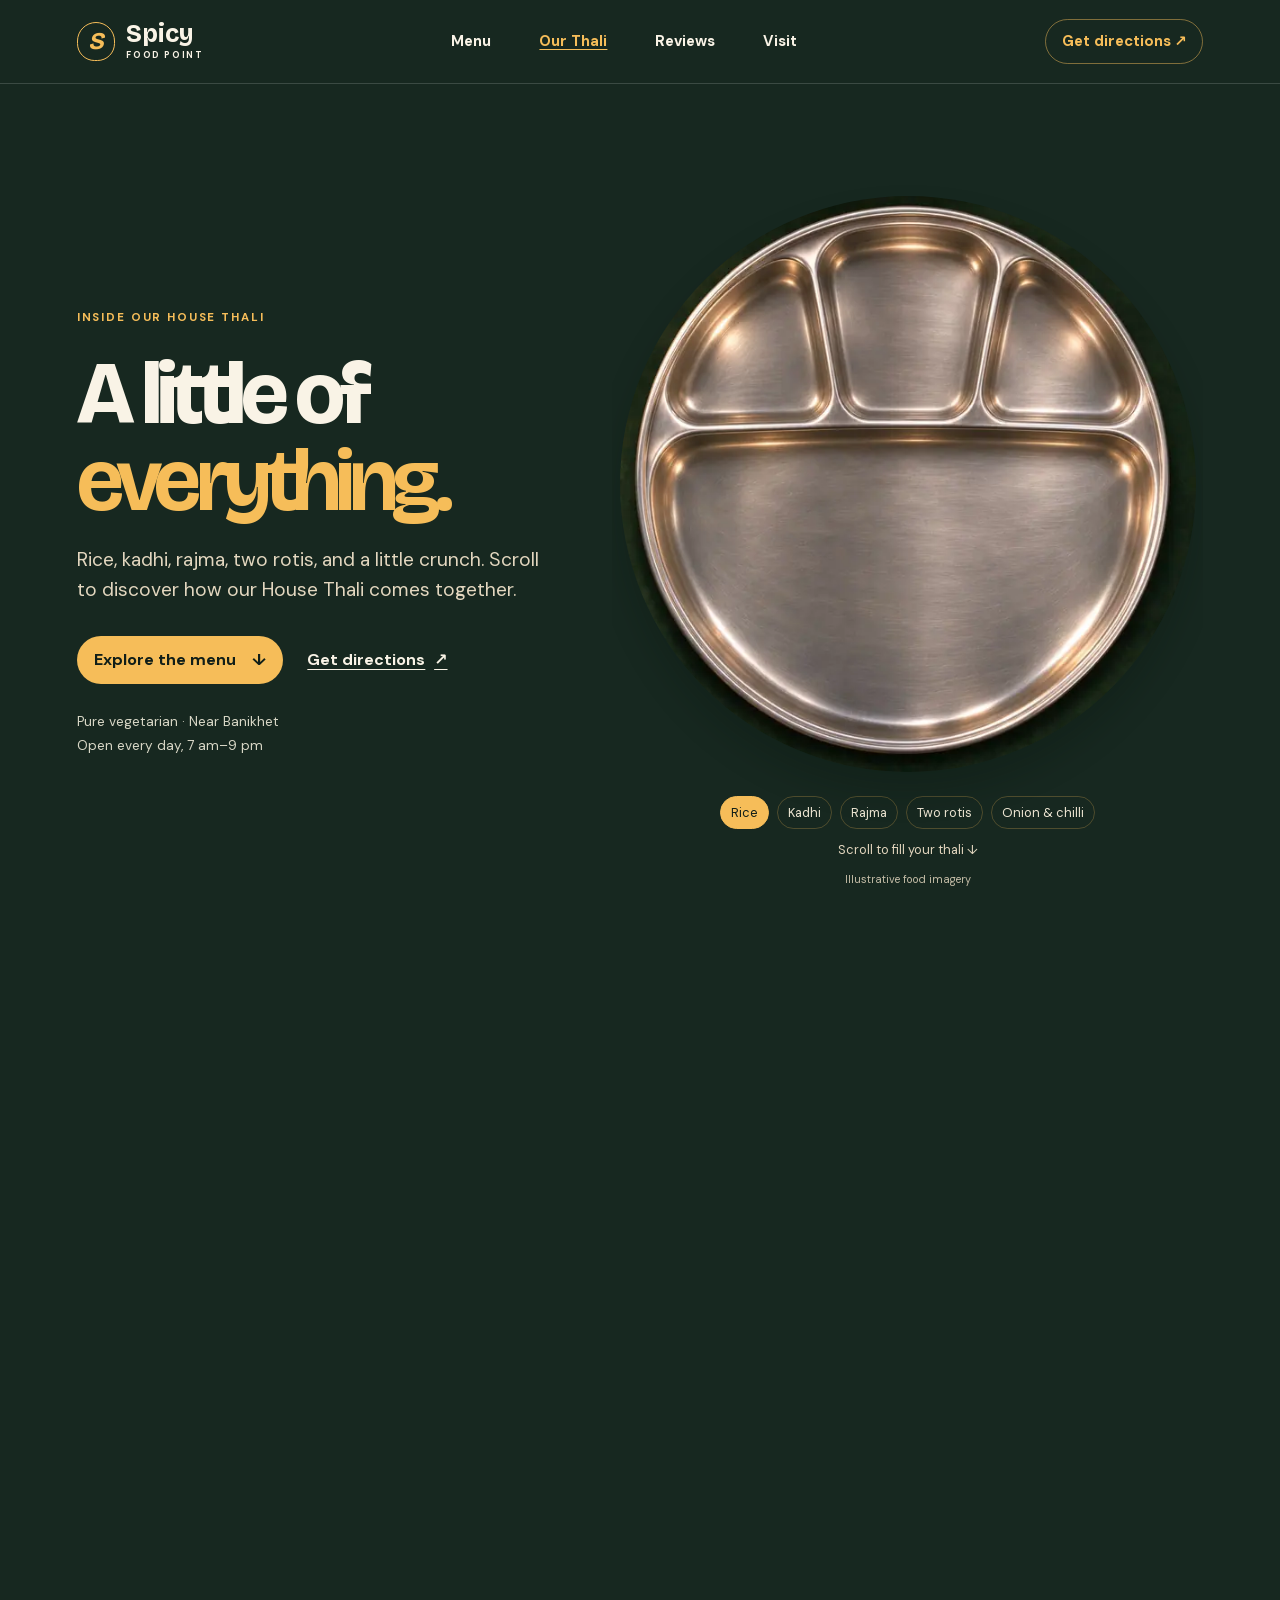
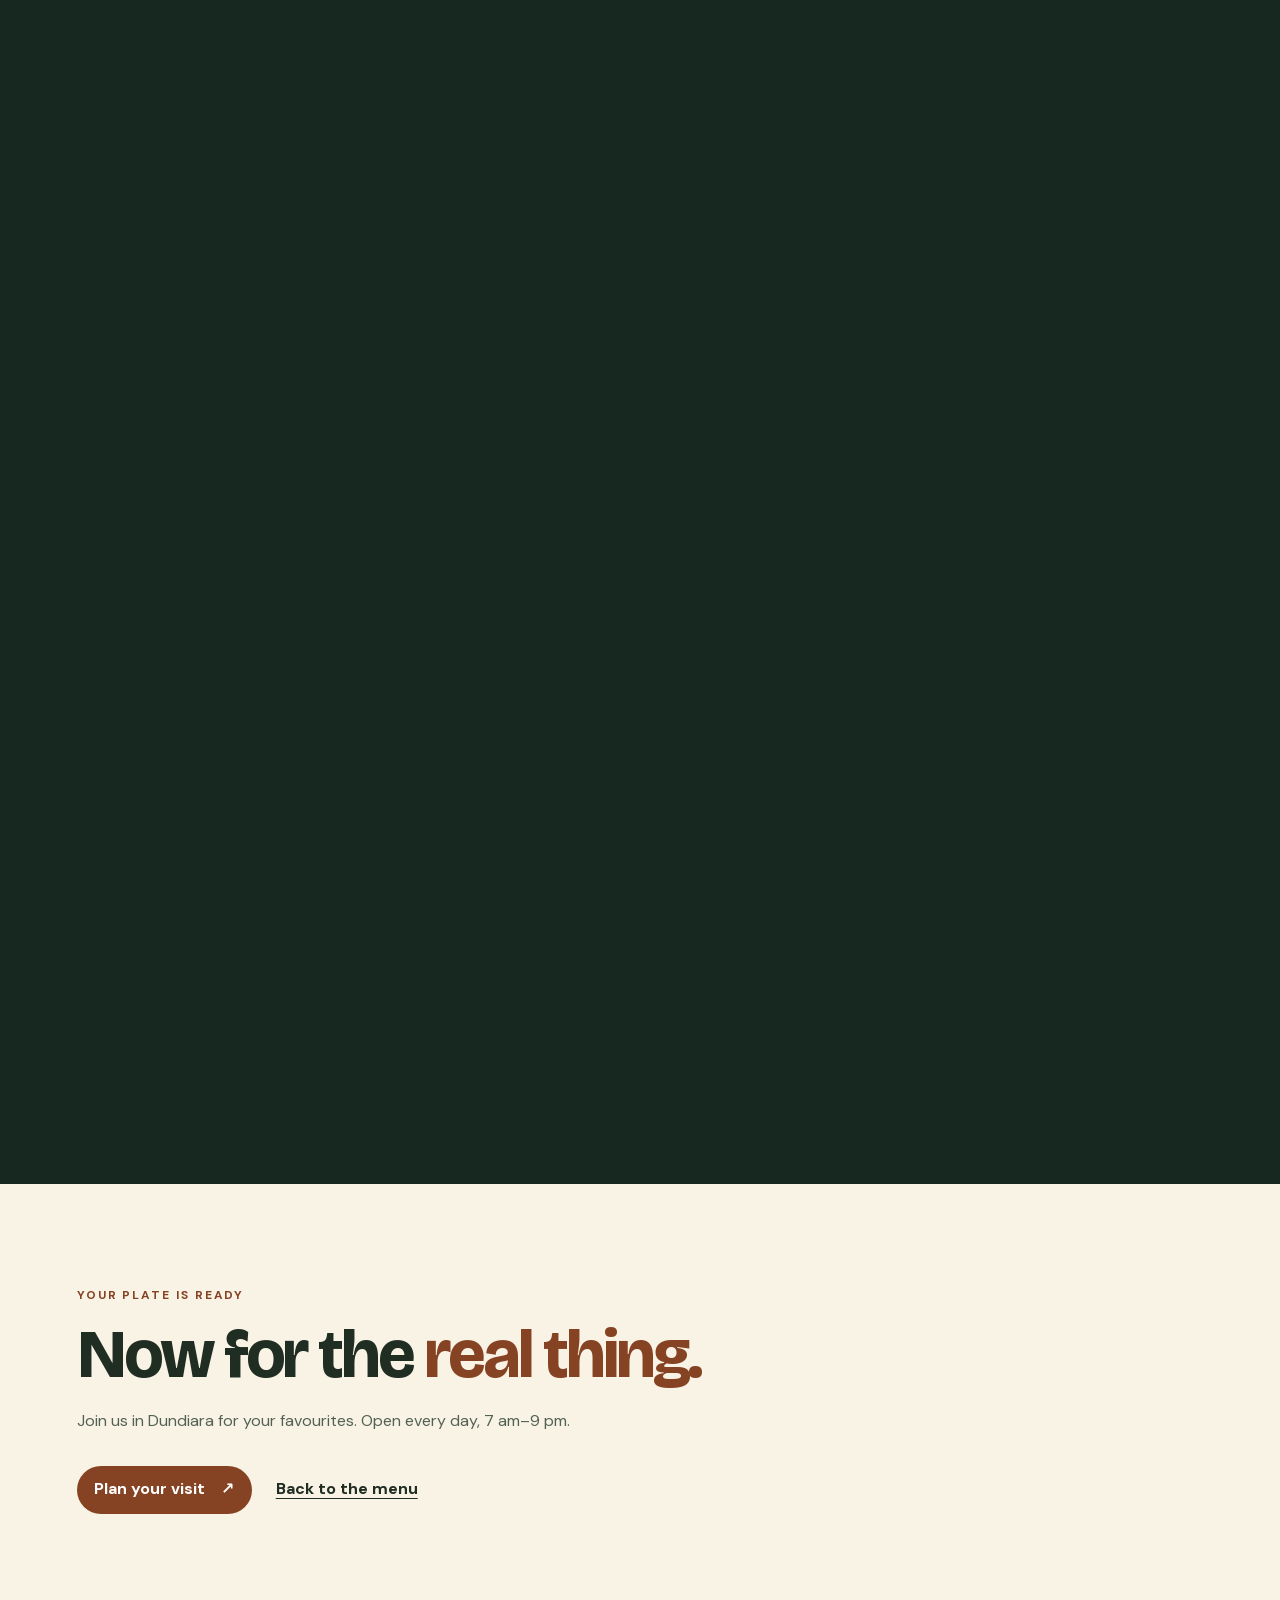
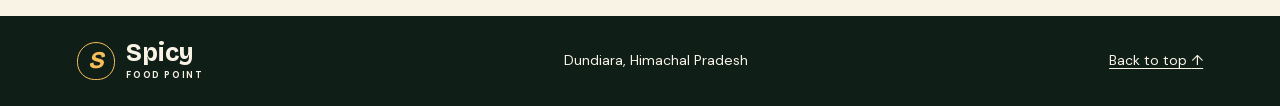
==== our-thali.html @ 35f4c254 "Move thali animation to its own page and lead with a complete meal" ====
<!doctype html>
<html lang="en-IN">
<head>
  <meta charset="utf-8">
  <meta name="viewport" content="width=device-width, initial-scale=1">
  <meta name="theme-color" content="#172820">
  <meta name="description" content="Discover our House Thali, ingredient by ingredient. Scroll to add rice, kadhi, rajma, two rotis, and onion and chilli salad.">
  <meta property="og:title" content="Our Thali | Spicy Food Point">
  <meta property="og:description" content="Explore the House Thali at Spicy Food Point, ingredient by ingredient.">
  <title>Our Thali | Spicy Food Point</title>
  <link rel="icon" href="./assets/favicon.svg" type="image/svg+xml">
  <link rel="preload" href="./assets/fonts/bricolage.woff2" as="font" type="font/woff2" crossorigin>
  <link rel="stylesheet" href="./styles.css">
</head>
<body>
  <a class="skip" href="#main">Skip to content</a>
  <header class="site-header" id="top">
    <div class="wrap nav">
      <a class="brand" href="./index.html" aria-label="Spicy Food Point home"><span class="brand-mark" aria-hidden="true">S</span><span>Spicy<span class="brand-sub">Food Point</span></span></a>
      <nav aria-label="Main navigation">
        <a href="./index.html#menu">Menu</a>
        <a href="./our-thali.html" aria-current="page">Our Thali</a>
        <a href="./index.html#reviews">Reviews</a>
        <a href="./index.html#visit">Visit</a>
      </nav>
      <a class="nav-cta" href="https://www.google.com/maps/dir/?api=1&amp;destination=32.508229%2C75.9344517">Get directions <span aria-hidden="true">↗</span></a>
    </div>
  </header>

  <main id="main">
    <section class="hero plating-hero" aria-labelledby="hero-title">
      <div class="wrap plating-sticky">
        <div class="hero-copy">
          <p class="eyebrow">INSIDE OUR HOUSE THALI</p>
          <h1 id="hero-title">A little of<br><em>everything.</em></h1>
          <p class="intro">Rice, kadhi, rajma, two rotis, and a little crunch. Scroll to discover how our House Thali comes together.</p>
          <div class="actions">
            <a class="button button-primary" href="./index.html#menu">Explore the menu <span aria-hidden="true">↓</span></a>
            <a class="text-link" href="./index.html#visit">Get directions <span aria-hidden="true">↗</span></a>
          </div>
          <p class="hero-practical">Pure vegetarian · Near Banikhet<br>Open every day, 7 am–9 pm</p>
        </div>
        <div class="plating-visual">
          <div class="plate-canvas" role="img" aria-label="Rice, kadhi, rajma, two rotis, and onion and green chilli salad settle into a round House Thali as you scroll.">
            <img class="plate-base" src="./assets/empty-thali-640.webp" srcset="./assets/empty-thali-360.webp 360w, ./assets/empty-thali-640.webp 640w" sizes="(max-width: 760px) 36vh, 600px" decoding="async" alt="" width="1000" height="1000">
            <img class="food-layer layer-rice" data-start="0.01" data-end="0.195" src="./assets/food-rice.webp" decoding="async" alt="" width="318" height="400">
            <img class="food-layer layer-kadhi" data-start="0.195" data-end="0.38" src="./assets/food-kadhi.webp" decoding="async" alt="" width="259" height="260">
            <img class="food-layer layer-rajma" data-start="0.38" data-end="0.565" src="./assets/food-rajma.webp" decoding="async" alt="" width="224" height="260">
            <img class="food-layer layer-roti" data-start="0.565" data-end="0.75" src="./assets/food-roti.webp" decoding="async" alt="" width="400" height="360">
            <img class="food-layer layer-salad" data-start="0.75" data-end="0.935" src="./assets/food-salad.webp" decoding="async" alt="" width="227" height="240">
          </div>
          <ol class="plating-steps" aria-label="House Thali ingredients">
            <li>Rice</li><li>Kadhi</li><li>Rajma</li><li>Two rotis</li><li>Onion &amp; chilli</li>
          </ol>
          <p class="plating-hint">Scroll to fill your thali <span aria-hidden="true">↓</span></p>
          <p class="plating-note">Illustrative food imagery</p>
        </div>
      </div>
    </section>

    <section class="section thali-next" aria-labelledby="thali-next-title">
      <div class="wrap">
        <p class="eyebrow">YOUR PLATE IS READY</p>
        <h2 id="thali-next-title">Now for the <em>real thing.</em></h2>
        <p>Join us in Dundiara for your favourites. Open every day, 7 am–9 pm.</p>
        <div class="actions"><a class="button button-primary" href="./index.html#visit">Plan your visit <span aria-hidden="true">↗</span></a><a class="text-link" href="./index.html#menu">Back to the menu</a></div>
      </div>
    </section>
  </main>
  <footer>
    <div class="wrap footer-inner">
      <a class="brand" href="./index.html" aria-label="Spicy Food Point home"><span class="brand-mark" aria-hidden="true">S</span><span>Spicy<span class="brand-sub">Food Point</span></span></a>
      <span>Dundiara, Himachal Pradesh</span>
      <a href="#top">Back to top <span aria-hidden="true">↑</span></a>
    </div>
  </footer>
  <script src="./script.js" defer></script>
</body>
</html>
---- styles.css ----
@font-face { font-family: "Bricolage Grotesque"; font-style: normal; font-weight: 650 750; font-display: swap; src: url("./assets/fonts/bricolage.woff2") format("woff2"); }
@font-face { font-family: "DM Sans"; font-style: normal; font-weight: 400 700; font-display: swap; src: url("./assets/fonts/dm-sans.woff2") format("woff2"); }
:root {
  color-scheme: light;
  --paper: #f9f3e6;
  --surface: #fffaf0;
  --soft: #efe5d1;
  --ink: #1f2d23;
  --muted: #526153;
  --accent: #854323;
  --accent-dark: #6c351b;
  --rule: #ded4bf;
  --deep-green: #101e18;
  --forest: #172820;
  --gold: #f6bd59;
  --display: "Bricolage Grotesque", system-ui, sans-serif;
  --body: "DM Sans", system-ui, sans-serif;
}
* { box-sizing: border-box; }
html { scroll-behavior: smooth; }
body { margin: 0; background: var(--paper); color: var(--ink); font: 16px/1.55 var(--body); }
img { display: block; width: 100%; height: auto; }
figure, blockquote, dl, dd { margin: 0; }
h1, h2, h3, h4, p { margin: 0; }
a { color: inherit; text-underline-offset: .22em; }
a:focus-visible { outline: 3px solid #b55d2e; outline-offset: 5px; }
.wrap { width: min(88%, 1200px); margin-inline: auto; }
.skip { position: fixed; top: .5rem; left: .5rem; padding: .75rem; z-index: 2; background: var(--paper); transform: translateY(-150%); }
.skip:focus { transform: none; }
.site-header { color: var(--paper); background: var(--forest); border-bottom: 1px solid #ffffff28; }
.nav { min-height: 83px; display: flex; align-items: center; justify-content: space-between; gap: 1.4rem; }
.brand { display: inline-flex; align-items: center; gap: .7rem; text-decoration: none; font: 750 1.55rem/.96 var(--display); }
.brand-mark { display: grid; place-items: center; inline-size: 2.4rem; block-size: 2.4rem; border: 1px solid currentColor; color: var(--accent); border-radius: 50% 50% 46% 46%; font-size: 1.5rem; font-style: italic; }
.brand-sub { display: block; margin-top: .29rem; font: 700 .56rem/1 var(--body); text-transform: uppercase; letter-spacing: .18em; }
.nav nav { display: flex; gap: clamp(1rem, 4vw, 3rem); }
.nav nav a, .nav-cta { text-decoration: none; font-size: .93rem; font-weight: 700; }
.nav nav a:hover, footer a:hover { text-decoration: underline; }
.nav-cta { color: var(--gold); border: 1px solid #f6bd5978; border-radius: 999px; padding: .63rem .95rem; white-space: nowrap; }
.nav-cta:hover { color: var(--deep-green); background: var(--gold); border-color: var(--gold); }
.hero { color: var(--paper); background: var(--forest); }
.hero .intro { color: #e3d7bf; }
.hero .button-primary { color: var(--deep-green); background: var(--gold); }
.hero .button-primary:hover { background: #ffcf80; }
.site-header a:focus-visible, .hero a:focus-visible, .visit a:focus-visible, footer a:focus-visible { outline-color: var(--gold); }
.eyebrow { display: flex; gap: .62rem; align-items: center; font-weight: 700; font-size: .75rem; letter-spacing: .16em; }
.eyebrow span { font-size: 1.11rem; line-height: 1; }
.hero .eyebrow, .hero h1 em { color: var(--gold); }
.site-header .brand-mark { color: var(--gold); }
h1, h2, h3 { font-family: var(--display); font-weight: 750; letter-spacing: -.045em; line-height: 1; }
h1 { margin-block: 1.5rem 1.3rem; font-size: clamp(3rem, 6vw, 5.35rem); }
h1 em { color: var(--accent); font-weight: 650; }
h2 { font-size: clamp(2.55rem, 5.3vw, 4.65rem); }
h3 { font-size: clamp(2rem, 3vw, 3rem); }
.intro { max-width: 36ch; color: var(--muted); font-size: clamp(1.02rem, 1.5vw, 1.2rem); }
.actions { margin-top: 2rem; display: flex; flex-wrap: wrap; align-items: center; gap: .95rem 1.5rem; }
.button { display: inline-flex; gap: 1rem; align-items: center; justify-content: center; min-height: 48px; padding: .7rem 1.08rem; font-weight: 700; text-decoration: none; border-radius: 999px; }
.button-primary { color: #fff; background: var(--accent); }
.button-primary:hover { background: var(--accent-dark); }
.text-link { display: inline-flex; gap: .55rem; align-items: center; width: fit-content; font-weight: 700; }
.section { padding-block: clamp(3.6rem, 8vw, 7rem); }
.section-head { display: flex; justify-content: space-between; align-items: flex-end; flex-wrap: wrap; gap: 1.2rem; margin-bottom: 2.25rem; }
.section-head .eyebrow, .visit .eyebrow { margin-bottom: .85rem; }
.section-head > p, .dish-info > p:last-child, .photo-note { color: var(--muted); }
.reviews .eyebrow { color: var(--accent); }
.dish-grid { display: grid; grid-template-columns: repeat(3, minmax(0, 1fr)); gap: clamp(1rem, 2vw, 1.5rem); }
.dish { transition: transform .3s ease, box-shadow .3s ease; overflow: hidden; border: 1px solid var(--rule); border-radius: 1.35rem; background: var(--surface); }
.dish img { aspect-ratio: 1; object-fit: cover; transition: transform .5s ease; }
.dish-info { position: relative; background: var(--surface); padding: clamp(1.2rem, 2vw, 1.6rem); }
.dish-name { margin-bottom: .55rem; color: var(--accent); font-weight: 700; }
.dish-info > p:last-child { margin-top: .65rem; }
.photo-note { margin-top: 1rem; font-size: .82rem; }
.reviews { background: var(--soft); }
.review-grid { display: grid; grid-template-columns: repeat(3, minmax(0, 1fr)); gap: 1.1rem; }
.review { display: flex; flex-direction: column; padding: 1.65rem; background: var(--surface); border: 1px solid var(--rule); border-radius: 1.1rem; }
.stars { color: #8c4d0a; letter-spacing: .16em; }
.review blockquote { flex: 1; margin-block: .9rem 1.5rem; font: 650 clamp(1.35rem, 2.2vw, 1.85rem)/1.2 var(--display); letter-spacing: -.03em; }
.review figcaption { font-weight: 700; }
.review figcaption span { display: block; color: var(--muted); font-size: .83rem; font-weight: 500; }
.visit { color: var(--paper); background: var(--forest); }
.visit-details { --rule: #ffffff39; }
.visit .eyebrow, .visit-details dt { color: var(--gold); }
.visit .button-primary { color: var(--deep-green); background: var(--gold); }
.visit .button-primary:hover { background: #ffcf80; }
.visit-grid { display: grid; grid-template-columns: 1.13fr 1fr; align-items: center; gap: clamp(2.5rem, 8vw, 8rem); }
.visit-intro > p:not(.eyebrow) { color: #e3d7bf; max-width: 38ch; margin-top: 1.15rem; }
.visit-details { border-top: 1px solid var(--rule); }
.visit-details div { display: grid; grid-template-columns: minmax(95px, .56fr) 1fr; gap: .75rem; border-bottom: 1px solid var(--rule); padding: .9rem 0; }
.visit-details dt { font-weight: 700; }
.map-wrap { margin-top: clamp(2rem, 5vw, 4rem); }
.map { display: block; width: 100%; height: clamp(265px, 37vw, 365px); border: 1px solid var(--rule); border-radius: 1.1rem; }
footer { padding-block: 1.6rem; color: var(--paper); background: var(--deep-green); }
footer .brand-mark { color: var(--gold); }
.footer-inner { display: flex; align-items: center; justify-content: space-between; flex-wrap: wrap; gap: 1.1rem; font-size: .88rem; }
@media (max-width: 850px) {
  .review { padding: 1.2rem; }
}
@media (max-width: 660px) {
  .wrap { width: 90%; }
  .nav { flex-wrap: wrap; min-height: auto; padding-block: .9rem .7rem; gap: .9rem .7rem; }
  .nav nav { order: 1; width: 100%; justify-content: center; border-top: 1px solid #ffffff28; padding-top: .58rem; gap: clamp(1.4rem, 8vw, 2.65rem); }
  .visit-grid { grid-template-columns: 1fr; gap: 2.15rem; }
  h1 { font-size: clamp(2.55rem, 12.1vw, 4.75rem); margin-block: 1rem; }
  .actions { margin-top: 1.4rem; }
  .review-grid { grid-template-columns: 1fr; }
}
@media (max-width: 760px) { .dish-grid { grid-template-columns: 1fr; } }
@media (prefers-reduced-motion: reduce) { html { scroll-behavior: auto; } }

.dish-heading { display: flex; flex-wrap: wrap; align-items: baseline; justify-content: space-between; gap: .6rem; }
.section-head > p { max-width: 34ch; }
.menu { background: var(--surface); border-top: 1px solid var(--rule); }
.menu .eyebrow { color: var(--accent); }
.menu-nav { display: flex; flex-wrap: wrap; gap: .65rem; padding-bottom: 1.2rem; border-bottom: 1px solid var(--rule); }
.menu-nav a { display: inline-flex; align-items: center; min-height: 44px; border: 1px solid var(--rule); border-radius: 999px; padding: .55rem .9rem; background: var(--paper); font-weight: 700; text-decoration: none; }
.menu-nav a:hover { background: var(--soft); border-color: var(--accent); }
.menu-featured, .menu-group, #mixed-plate { scroll-margin-top: 1rem; }
.menu-featured { margin-block: 2rem 2.5rem; }
.menu-featured > h3, .menu-group > h3 { margin-bottom: 1.15rem; }
.dish-heading h4 { font: 750 clamp(1.5rem, 2.4vw, 2rem)/1.1 var(--display); letter-spacing: -.035em; }
.menu-grid { display: grid; gap: 1rem; }
.menu-group { padding: clamp(1.05rem, 3vw, 2rem); background: var(--paper); border: 1px solid var(--rule); border-radius: 1rem; }
.menu-columns { display: grid; grid-template-columns: repeat(2, minmax(0, 1fr)); gap: 1.2rem 2rem; }
.menu-subgroup h4 { color: var(--accent); margin-bottom: .5rem; font-size: 1rem; }
.menu-items { list-style: none; padding: 0; margin: 0; }
.menu-items li { padding: .55rem 0; border-bottom: 1px solid var(--rule); }
.menu-items li:last-child { border-bottom: 0; }
#mixed-plate:target { background: #ffe2a4; padding-inline: .5rem; }
@media (max-width: 660px) {
  .menu-columns { grid-template-columns: 1fr; }
  .nav nav { gap: clamp(1rem, 6vw, 2rem); }
}


.button, .nav-cta, .menu-nav a { transition: background-color .2s ease, color .2s ease, border-color .2s ease, transform .2s ease; }
.button span, .text-link span { transition: transform .25s ease; }
.menu-nav a:focus-visible { outline-color: var(--accent); }
@media (hover: hover) and (prefers-reduced-motion: no-preference) {
  .dish:hover { box-shadow: 0 16px 36px #17282014; }
  .dish:hover img { transform: scale(1.035); }
  .button:hover, .nav-cta:hover { transform: translateY(-2px); }
  .button:hover span, .text-link:hover span { transform: translateY(3px); }
}
@keyframes reveal {
  from { opacity: .2; transform: translateY(20px); }
  to { opacity: 1; transform: translateY(0); }
}
.reveal-in { animation: reveal .65s cubic-bezier(.2,.65,.3,1) both; }
@media (prefers-reduced-motion: reduce) {
  .reveal-in { animation: none; }
  .dish, .dish img, .button, .nav-cta, .menu-nav a, .button span, .text-link span { transition: none; }
}


h1 em, h2 em { font-style: normal; }
h2 em { color: var(--accent); }
.plating-hero { position: relative; }
.plating-sticky { display: grid; grid-template-columns: .9fr 1.1fr; align-items: center; gap: clamp(1rem, 4vw, 4rem); min-height: 90svh; padding-block: 3rem; }
.plating-hero h1 { font-size: clamp(3.4rem, 6.9vw, 7rem); line-height: .98; letter-spacing: -.065em; }
.plating-hero .eyebrow { font-size: .72rem; }
.hero-practical { margin-top: 1.6rem; color: #d8d7c6; font-size: .85rem; line-height: 1.8; }
.plating-visual { min-width: 0; position: relative; overflow: clip; padding-top: 1rem; }
.plate-canvas { position: relative; width: min(100%, 64svh); aspect-ratio: 1; margin-inline: auto; isolation: isolate; border-radius: 50%; box-shadow: 0 20px 30px #07150d40; }
.plate-canvas img { position: absolute; }
.plate-base { inset: 0; width: 100%; height: 100%; border-radius: 50%; }
.plate-base { z-index: 0; }
.food-layer { z-index: 1; object-fit: fill; }
.layer-rice { left: 8%; top: 43%; width: 41%; height: 48%; }
.layer-kadhi { left: 10%; top: 13%; width: 27%; height: 27%; }
.layer-rajma { left: 36%; top: 7%; width: 28%; height: 32%; }
.layer-roti { left: 39%; top: 43%; width: 51%; height: 46%; }
.layer-salad { left: 66%; top: 15%; width: 23%; height: 24%; }
.plating-steps { display: flex; flex-wrap: wrap; list-style: none; justify-content: center; gap: .45rem; padding: 0; margin: 1.5rem 0 .7rem; }
.plating-steps li { font-size: .8rem; padding: .35rem .65rem; border: 1px solid #f6bd5940; border-radius: 999px; color: #eee6d3; }
.plating-steps li[aria-current="step"] { color: var(--deep-green); background: var(--gold); border-color: var(--gold); }
.plating-hint, .plating-note { text-align: center; font-size: .8rem; color: #e3d7bf; }
.plating-hint { display: none; }
.plating-note { font-size: .68rem; opacity: .85; margin-top: .7rem; }
.story { background: #eedfc5; }
.story-grid { display: grid; grid-template-columns: 1.2fr .8fr; align-items: center; gap: clamp(2rem, 7vw, 6rem); }
.story .eyebrow { color: var(--accent); margin-bottom: 1rem; }
.story h2 { font-size: clamp(2.8rem, 4.8vw, 4.6rem); line-height: 1.05; }
.story p:not(.eyebrow) { max-width: 45ch; margin-block: 1.4rem; color: var(--muted); }
.story-photo { padding: .65rem; background: var(--surface); border-radius: 1rem; rotate: 3deg; box-shadow: 0 15px 25px #38271714; }
.story-photo img { border-radius: .5rem; aspect-ratio: 1; object-fit: cover; }
.story-photo figcaption { padding: .65rem .2rem .1rem; font-size: .78rem; }
.menu-nav { position: sticky; top: 0; z-index: 2; padding: .8rem 0; background: var(--surface); }
.menu-nav a[aria-current="location"] { background: var(--forest); border-color: var(--forest); color: var(--paper); }
.menu-featured, .menu-group, #mixed-plate { scroll-margin-top: 8rem; }
@media (prefers-reduced-motion: no-preference) {
  .plating-motion { height: 300svh; }
  .plating-motion .plating-sticky { position: sticky; top: 0; min-height: 100svh; }
  .plating-motion .food-layer { opacity: var(--food-opacity, 0); transform: translateY(var(--food-y, -22px)); }
  .plating-motion .plating-hint { display: block; }

}
@media (max-width: 760px) {
  .plating-sticky { grid-template-columns: 1fr; gap: 1.6rem; padding-block: 2rem; }
  .plating-hero h1 { font-size: clamp(2.8rem, 11vw, 4.7rem); margin-top: .8rem; }
  .plating-hero .intro { font-size: .96rem; max-width: 40ch; }
  .plating-hero .actions { margin-top: 1rem; gap: 1rem; }
  .hero-practical { margin-top: .8rem; font-size: .76rem; line-height: 1.5; }
  .plate-canvas { width: min(82%, 36svh); }
  .plating-steps { margin-top: .75rem; gap: .3rem; }
  .plating-steps li { font-size: .65rem; padding: .25rem .45rem; }
  .plating-note { margin-top: .5rem; }
  .story-grid { grid-template-columns: 1fr; }
  .story-photo { width: min(90%, 410px); margin-inline: auto; }
}
@media (max-width: 760px) and (prefers-reduced-motion: no-preference) {
  .plating-motion { height: 270svh; }
  .plating-motion .plating-sticky { gap: .8rem; padding-block: 1.25rem; align-content: center; }
}

/* A complete plate on arrival; scroll assembly lives on Our Thali. */
.home-hero-grid { display: grid; grid-template-columns: 1fr 1fr; gap: clamp(2rem, 5vw, 5rem); align-items: center; padding-block: clamp(2.5rem, 5vw, 5rem); }
.home-hero h1 { font-size: clamp(3rem, 5.8vw, 6rem); line-height: 1.02; }
.home-thali { max-width: 540px; justify-self: center; width: 100%; }
.home-thali img { aspect-ratio: 1; object-fit: cover; border-radius: 50%; box-shadow: 0 22px 45px #07150d40; }
.home-thali figcaption { text-align: center; margin-top: 1.4rem; color: #e3d7bf; }
.home-thali figcaption > span { display: block; color: var(--gold); font-weight: 700; font-size: .72rem; letter-spacing: .16em; margin-bottom: .3rem; }
.home-thali small { display: block; font-size: .68rem; margin-top: .4rem; }
.thali-discover { display: inline-flex; gap: .6rem; margin-top: 1.4rem; color: var(--gold); font-size: .85rem; }
.nav nav a[aria-current="page"] { color: var(--gold); text-decoration: underline; }
.thali-next .eyebrow { color: var(--accent); margin-bottom: 1rem; }
.thali-next > .wrap > p:not(.eyebrow) { margin-top: 1.25rem; color: var(--muted); }
@media (max-width: 760px) {
  .home-hero-grid { grid-template-columns: 1fr; gap: 2rem; padding-block: 2rem 2.5rem; }
  .home-hero h1 { font-size: clamp(2.8rem, 10vw, 4.5rem); }
  .home-thali { width: min(88%, 420px); }
  .nav nav { gap: clamp(.8rem, 4vw, 2rem); }
  .nav nav a { font-size: .85rem; }
}
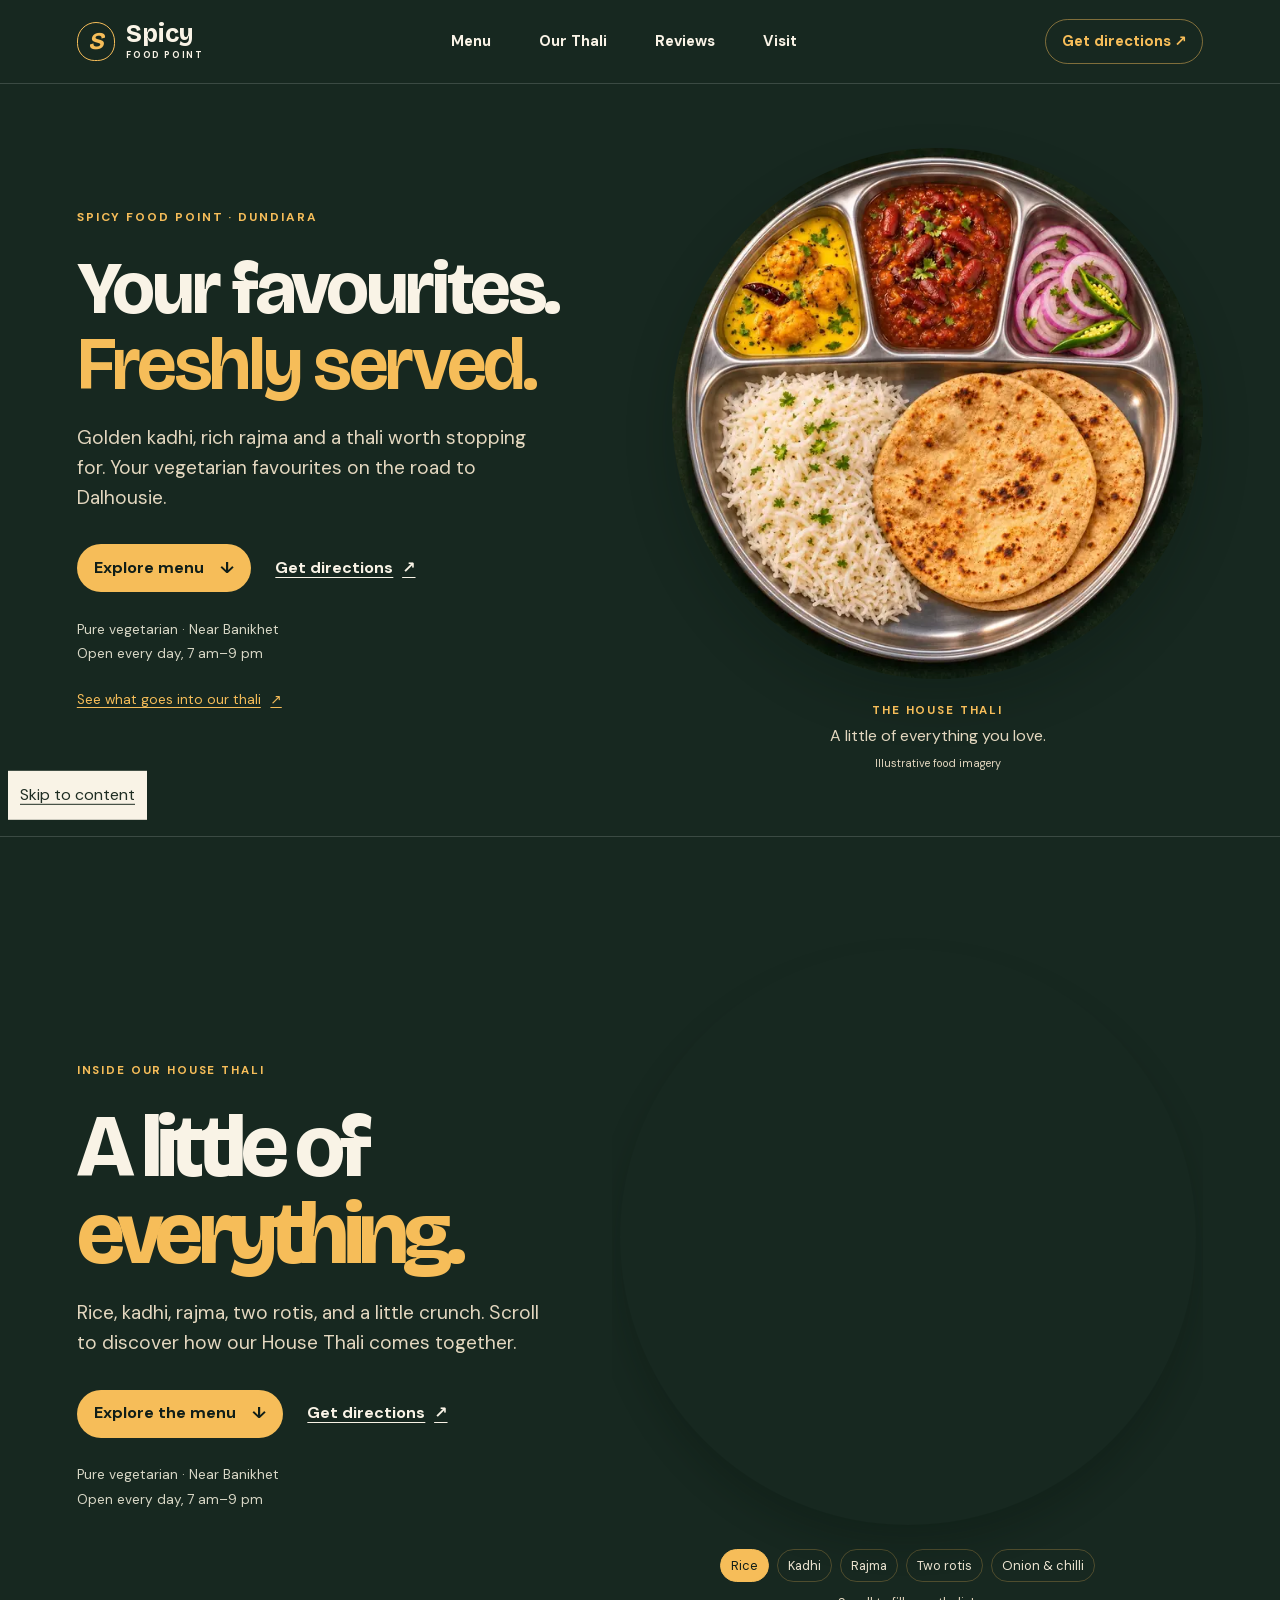
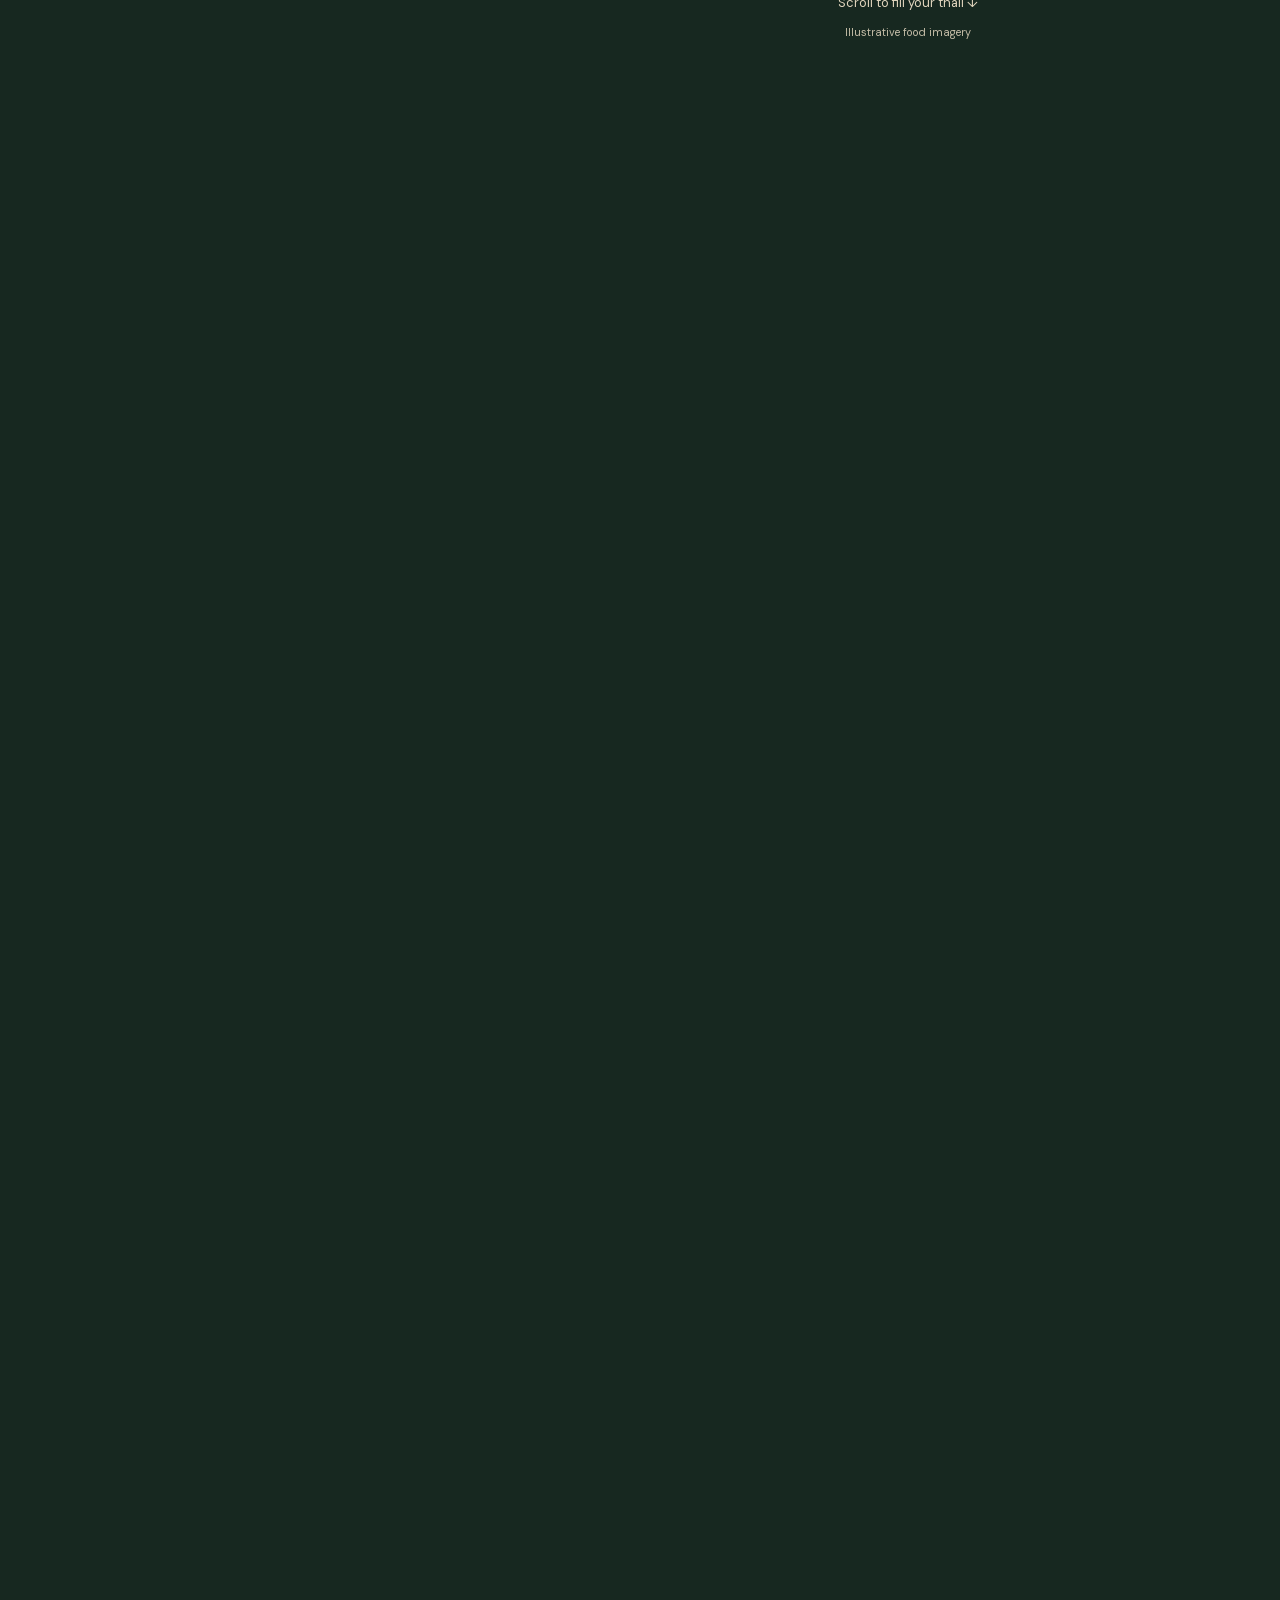
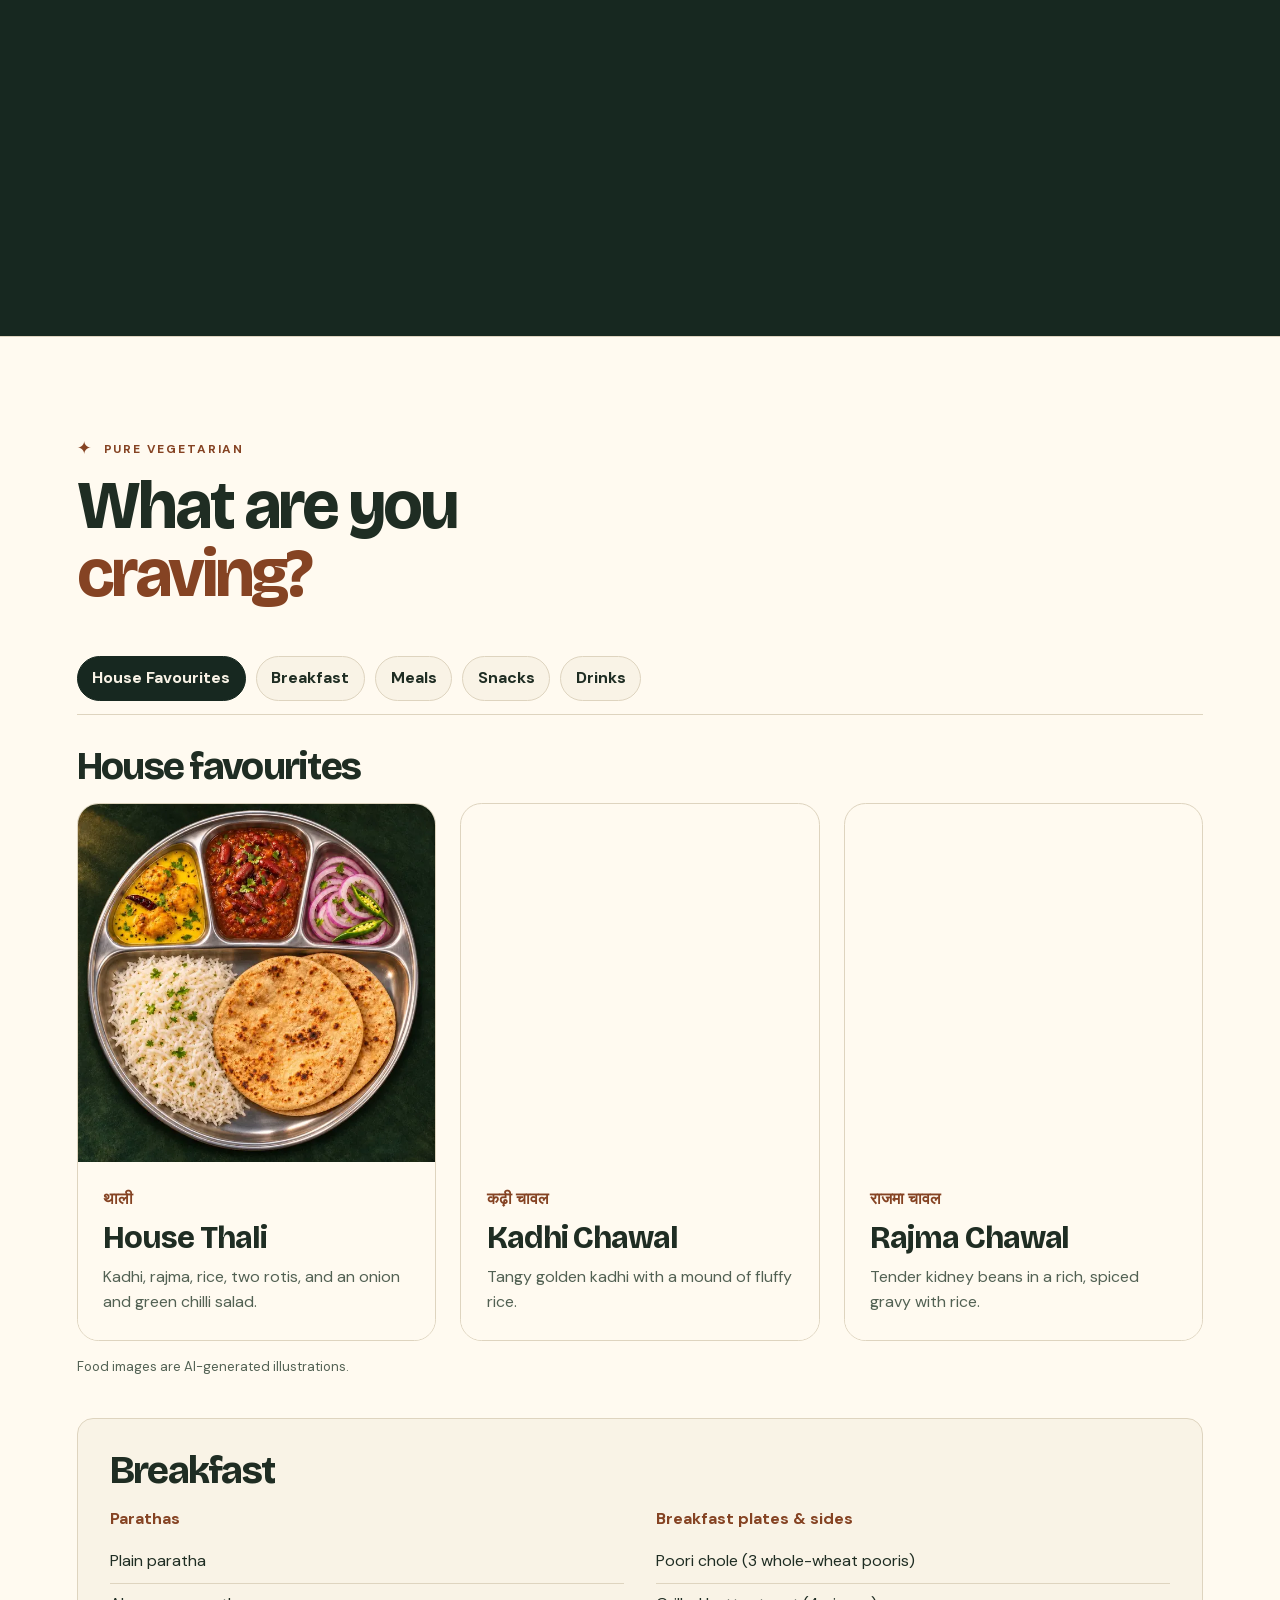
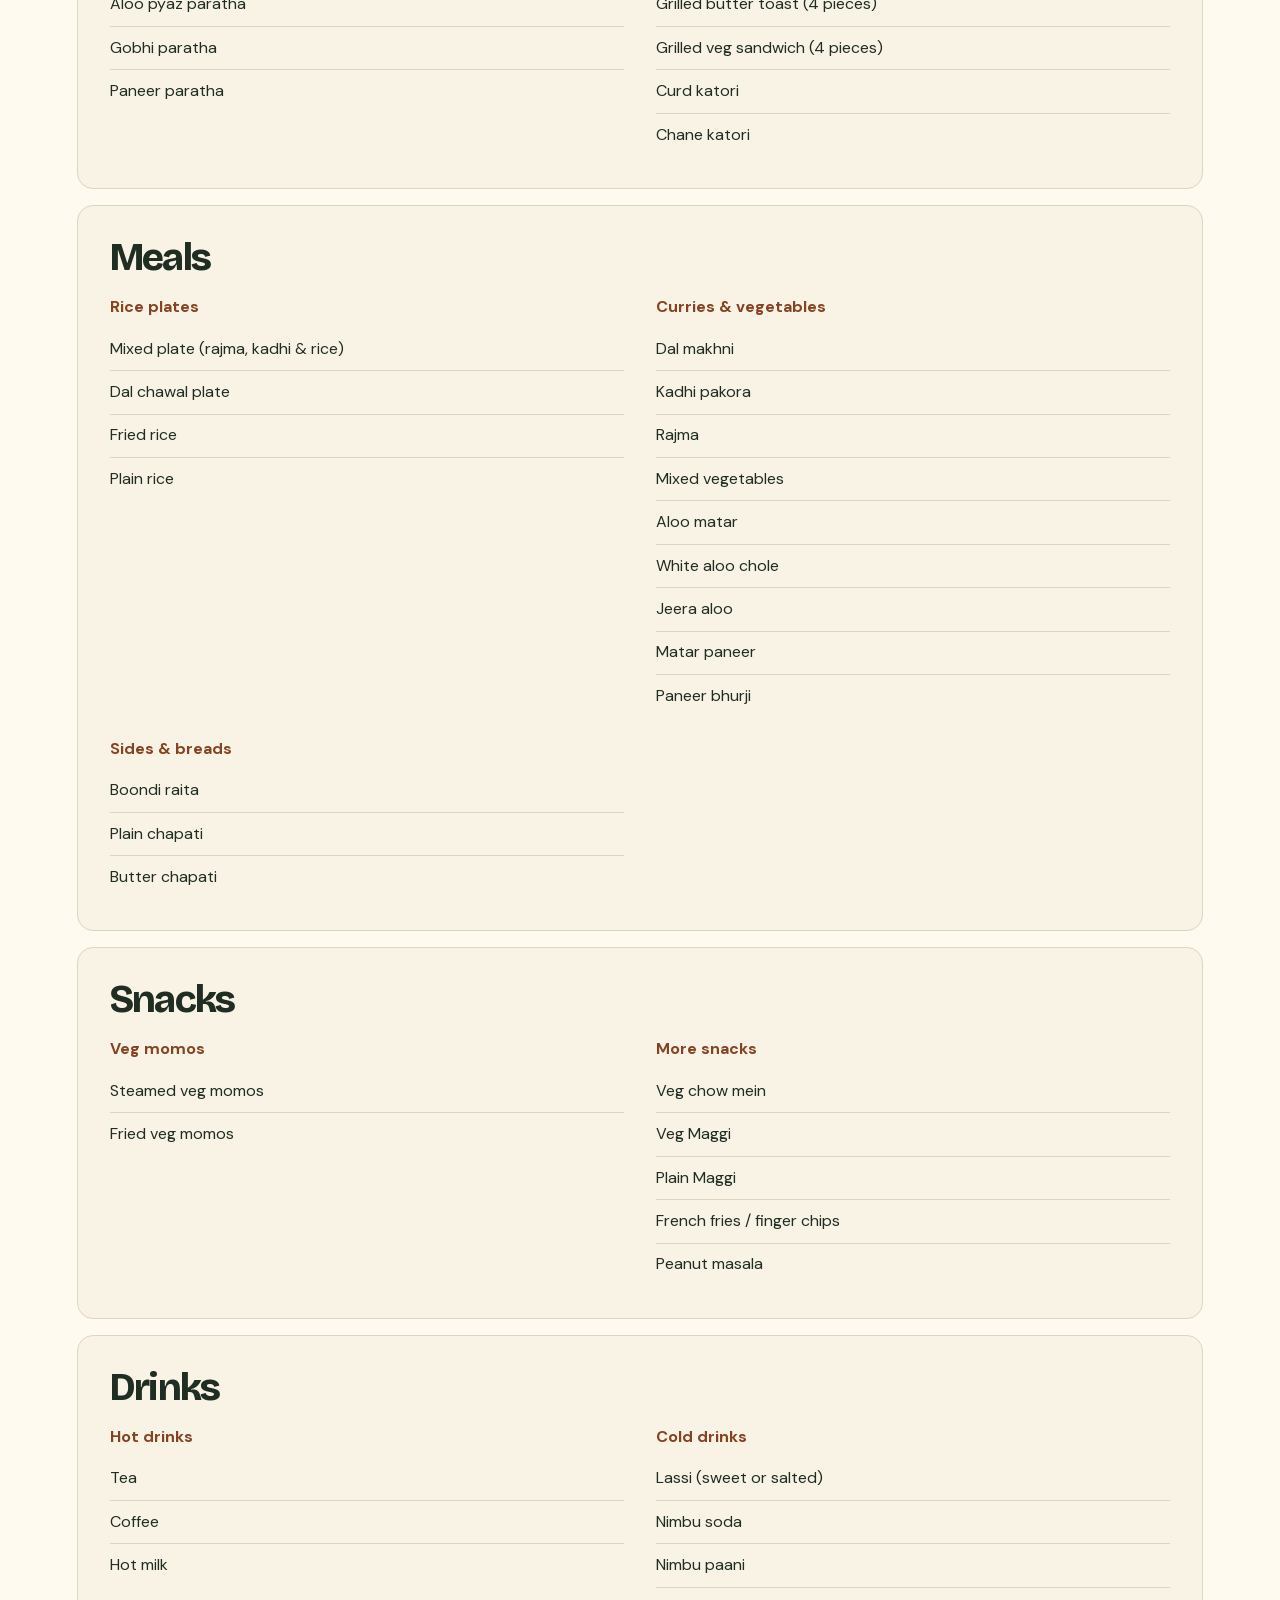
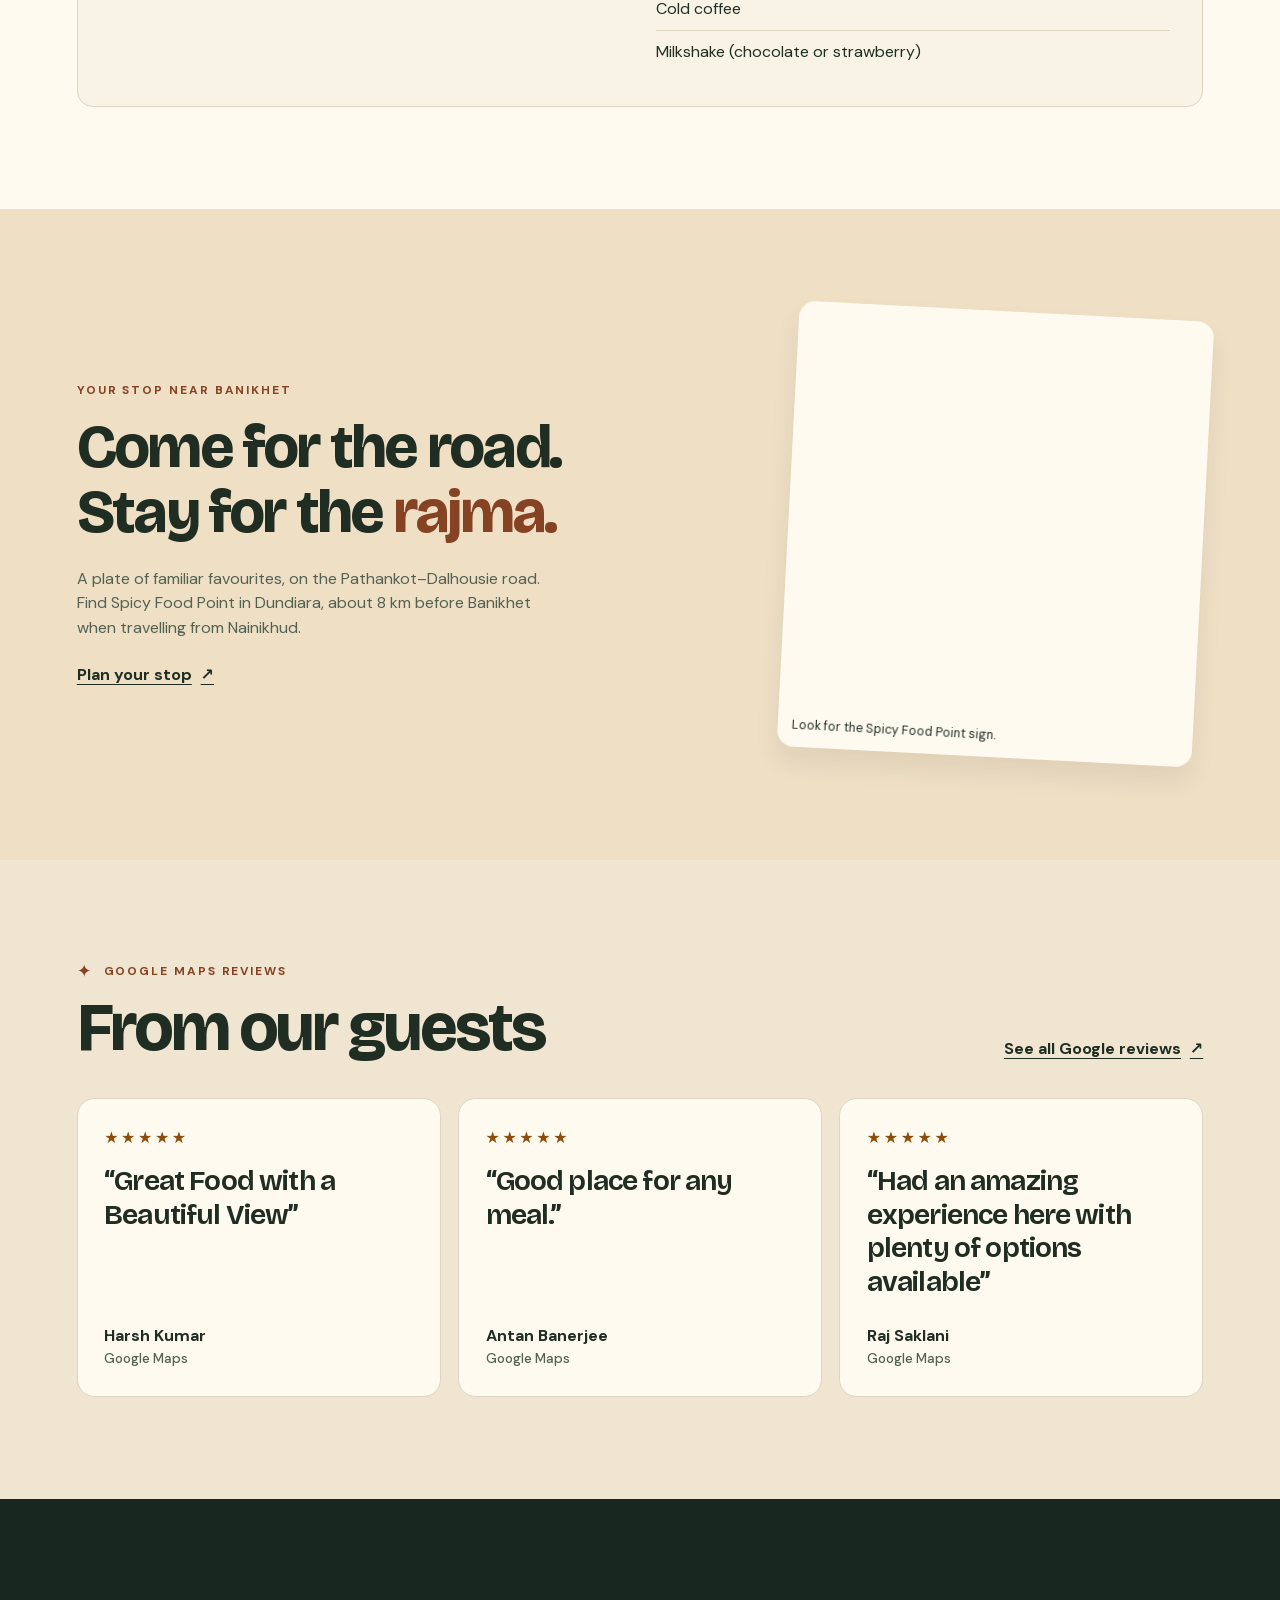
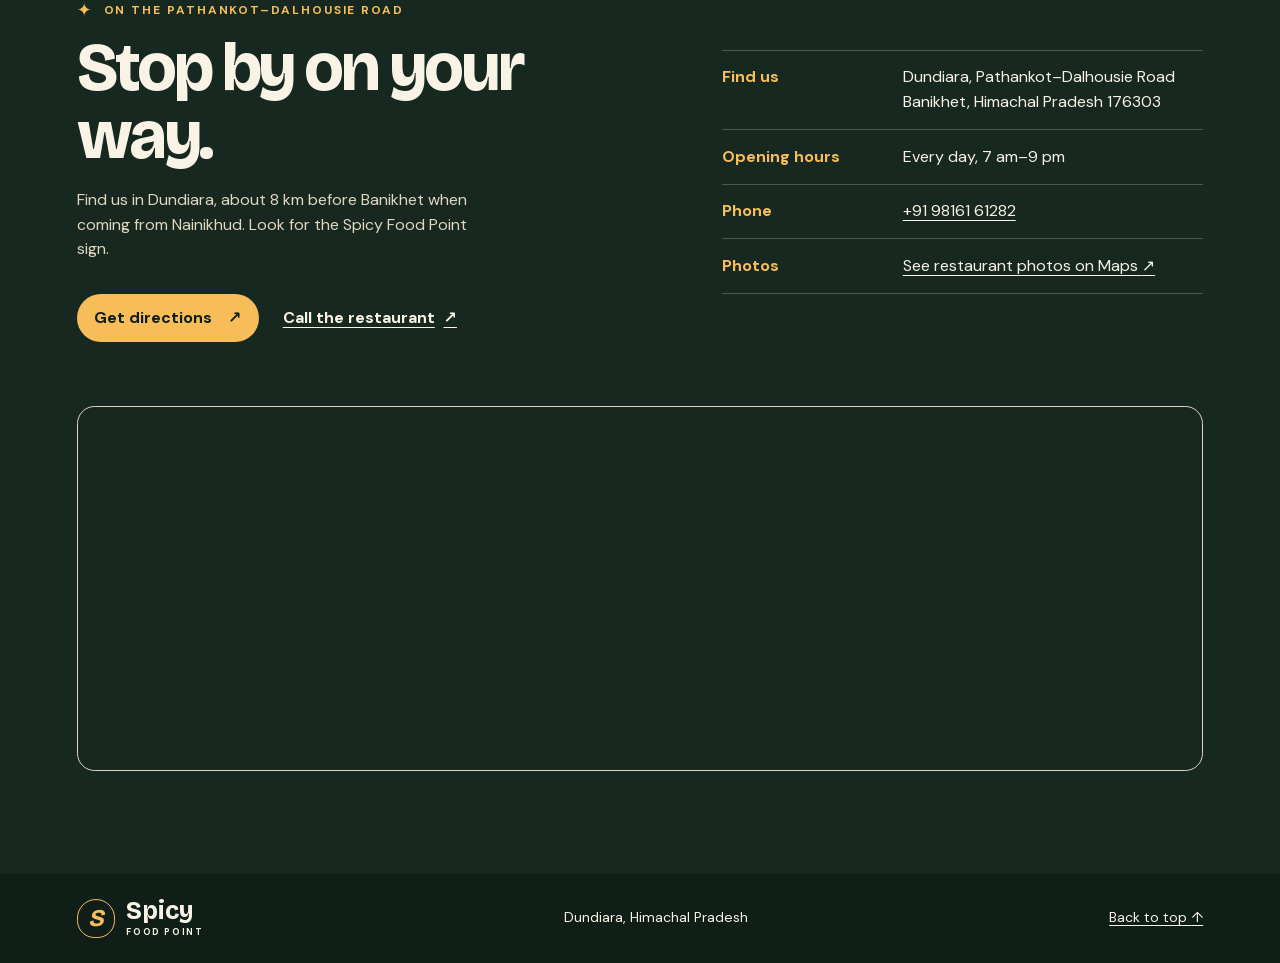
==== commit 3e382e51: "Place scroll thali experience below the homepage introduction" ====
--- a/our-thali.html
+++ b/our-thali.html
@@ -3,77 +3,11 @@
 <head>
   <meta charset="utf-8">
   <meta name="viewport" content="width=device-width, initial-scale=1">
-  <meta name="theme-color" content="#172820">
-  <meta name="description" content="Discover our House Thali, ingredient by ingredient. Scroll to add rice, kadhi, rajma, two rotis, and onion and chilli salad.">
-  <meta property="og:title" content="Our Thali | Spicy Food Point">
-  <meta property="og:description" content="Explore the House Thali at Spicy Food Point, ingredient by ingredient.">
+  <meta http-equiv="refresh" content="0;url=./index.html#our-thali">
+  <link rel="canonical" href="https://spicy-banikhet.netlify.app/#our-thali">
   <title>Our Thali | Spicy Food Point</title>
-  <link rel="icon" href="./assets/favicon.svg" type="image/svg+xml">
-  <link rel="preload" href="./assets/fonts/bricolage.woff2" as="font" type="font/woff2" crossorigin>
-  <link rel="stylesheet" href="./styles.css">
 </head>
 <body>
-  <a class="skip" href="#main">Skip to content</a>
-  <header class="site-header" id="top">
-    <div class="wrap nav">
-      <a class="brand" href="./index.html" aria-label="Spicy Food Point home"><span class="brand-mark" aria-hidden="true">S</span><span>Spicy<span class="brand-sub">Food Point</span></span></a>
-      <nav aria-label="Main navigation">
-        <a href="./index.html#menu">Menu</a>
-        <a href="./our-thali.html" aria-current="page">Our Thali</a>
-        <a href="./index.html#reviews">Reviews</a>
-        <a href="./index.html#visit">Visit</a>
-      </nav>
-      <a class="nav-cta" href="https://www.google.com/maps/dir/?api=1&amp;destination=32.508229%2C75.9344517">Get directions <span aria-hidden="true">↗</span></a>
-    </div>
-  </header>
-
-  <main id="main">
-    <section class="hero plating-hero" aria-labelledby="hero-title">
-      <div class="wrap plating-sticky">
-        <div class="hero-copy">
-          <p class="eyebrow">INSIDE OUR HOUSE THALI</p>
-          <h1 id="hero-title">A little of<br><em>everything.</em></h1>
-          <p class="intro">Rice, kadhi, rajma, two rotis, and a little crunch. Scroll to discover how our House Thali comes together.</p>
-          <div class="actions">
-            <a class="button button-primary" href="./index.html#menu">Explore the menu <span aria-hidden="true">↓</span></a>
-            <a class="text-link" href="./index.html#visit">Get directions <span aria-hidden="true">↗</span></a>
-          </div>
-          <p class="hero-practical">Pure vegetarian · Near Banikhet<br>Open every day, 7 am–9 pm</p>
-        </div>
-        <div class="plating-visual">
-          <div class="plate-canvas" role="img" aria-label="Rice, kadhi, rajma, two rotis, and onion and green chilli salad settle into a round House Thali as you scroll.">
-            <img class="plate-base" src="./assets/empty-thali-640.webp" srcset="./assets/empty-thali-360.webp 360w, ./assets/empty-thali-640.webp 640w" sizes="(max-width: 760px) 36vh, 600px" decoding="async" alt="" width="1000" height="1000">
-            <img class="food-layer layer-rice" data-start="0.01" data-end="0.195" src="./assets/food-rice.webp" decoding="async" alt="" width="318" height="400">
-            <img class="food-layer layer-kadhi" data-start="0.195" data-end="0.38" src="./assets/food-kadhi.webp" decoding="async" alt="" width="259" height="260">
-            <img class="food-layer layer-rajma" data-start="0.38" data-end="0.565" src="./assets/food-rajma.webp" decoding="async" alt="" width="224" height="260">
-            <img class="food-layer layer-roti" data-start="0.565" data-end="0.75" src="./assets/food-roti.webp" decoding="async" alt="" width="400" height="360">
-            <img class="food-layer layer-salad" data-start="0.75" data-end="0.935" src="./assets/food-salad.webp" decoding="async" alt="" width="227" height="240">
-          </div>
-          <ol class="plating-steps" aria-label="House Thali ingredients">
-            <li>Rice</li><li>Kadhi</li><li>Rajma</li><li>Two rotis</li><li>Onion &amp; chilli</li>
-          </ol>
-          <p class="plating-hint">Scroll to fill your thali <span aria-hidden="true">↓</span></p>
-          <p class="plating-note">Illustrative food imagery</p>
-        </div>
-      </div>
-    </section>
-
-    <section class="section thali-next" aria-labelledby="thali-next-title">
-      <div class="wrap">
-        <p class="eyebrow">YOUR PLATE IS READY</p>
-        <h2 id="thali-next-title">Now for the <em>real thing.</em></h2>
-        <p>Join us in Dundiara for your favourites. Open every day, 7 am–9 pm.</p>
-        <div class="actions"><a class="button button-primary" href="./index.html#visit">Plan your visit <span aria-hidden="true">↗</span></a><a class="text-link" href="./index.html#menu">Back to the menu</a></div>
-      </div>
-    </section>
-  </main>
-  <footer>
-    <div class="wrap footer-inner">
-      <a class="brand" href="./index.html" aria-label="Spicy Food Point home"><span class="brand-mark" aria-hidden="true">S</span><span>Spicy<span class="brand-sub">Food Point</span></span></a>
-      <span>Dundiara, Himachal Pradesh</span>
-      <a href="#top">Back to top <span aria-hidden="true">↑</span></a>
-    </div>
-  </footer>
-  <script src="./script.js" defer></script>
+  <p><a href="./index.html#our-thali">Explore our thali on the homepage.</a></p>
 </body>
 </html>
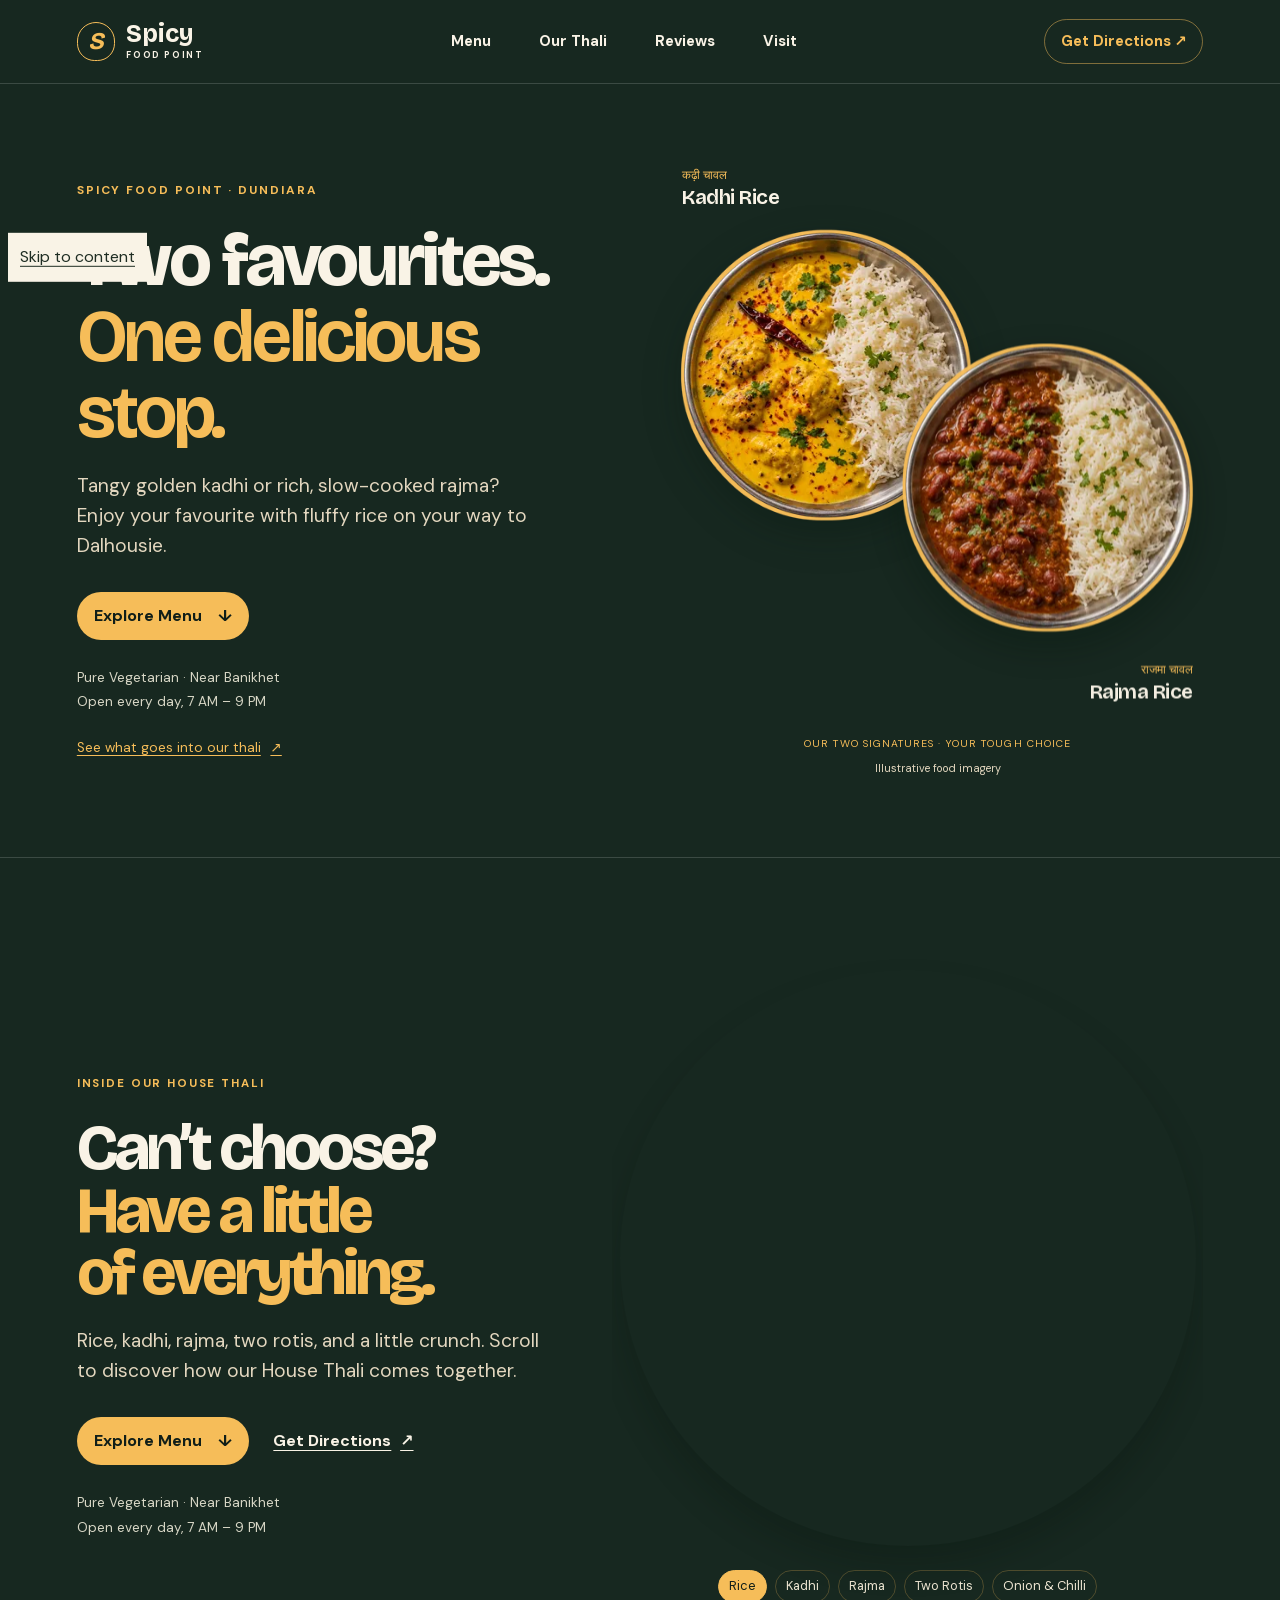
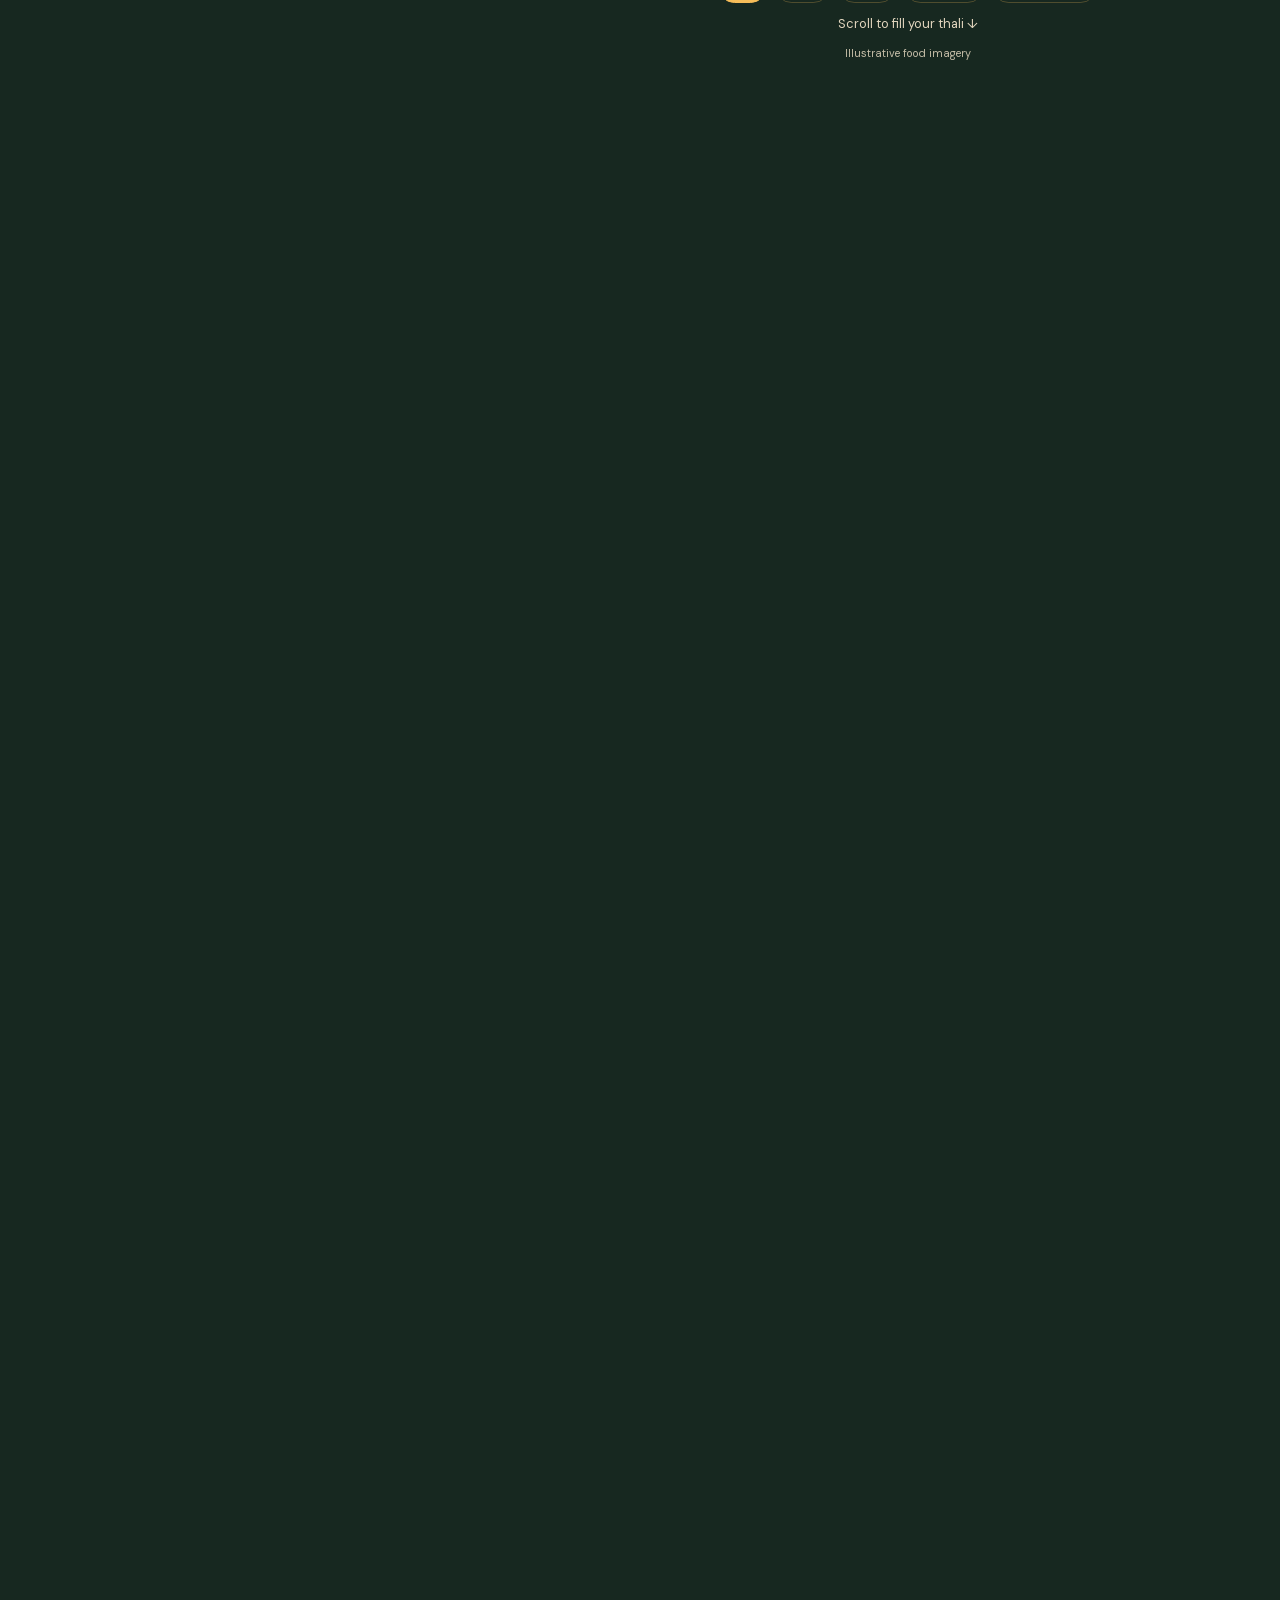
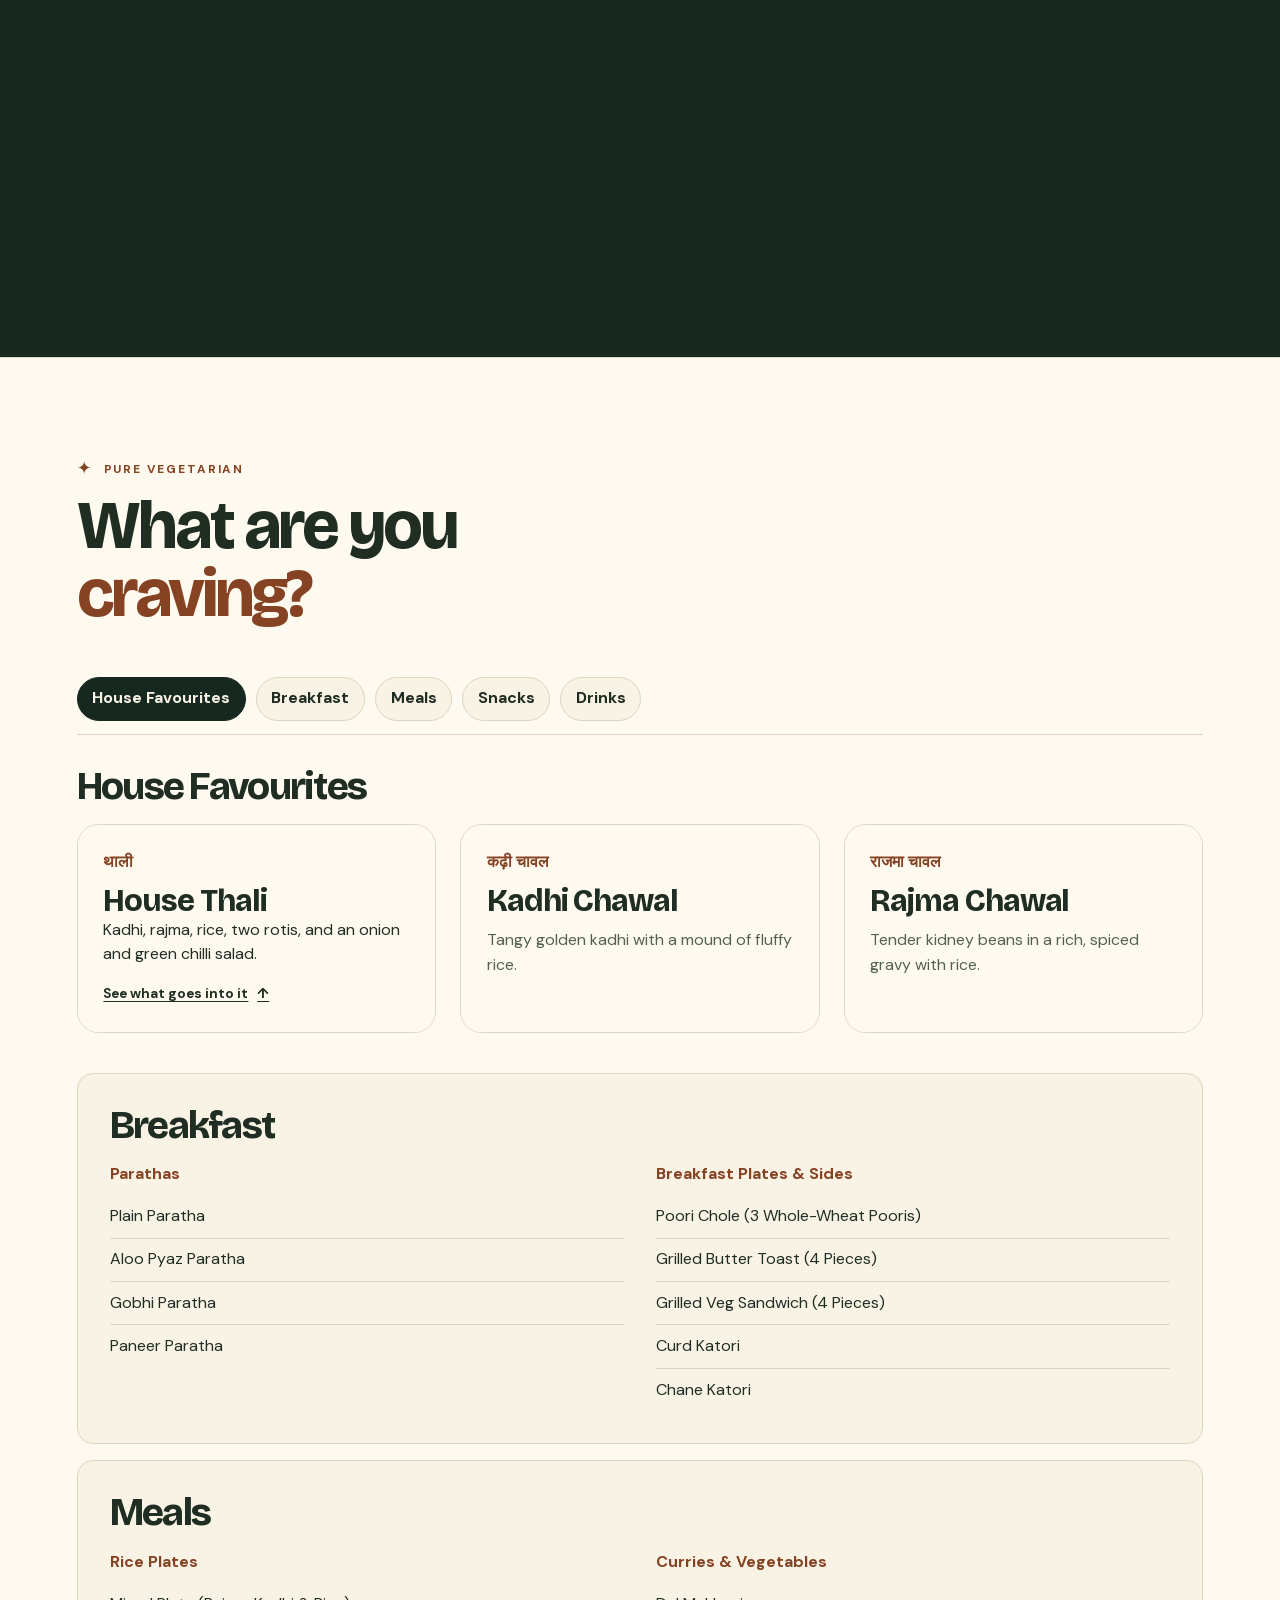
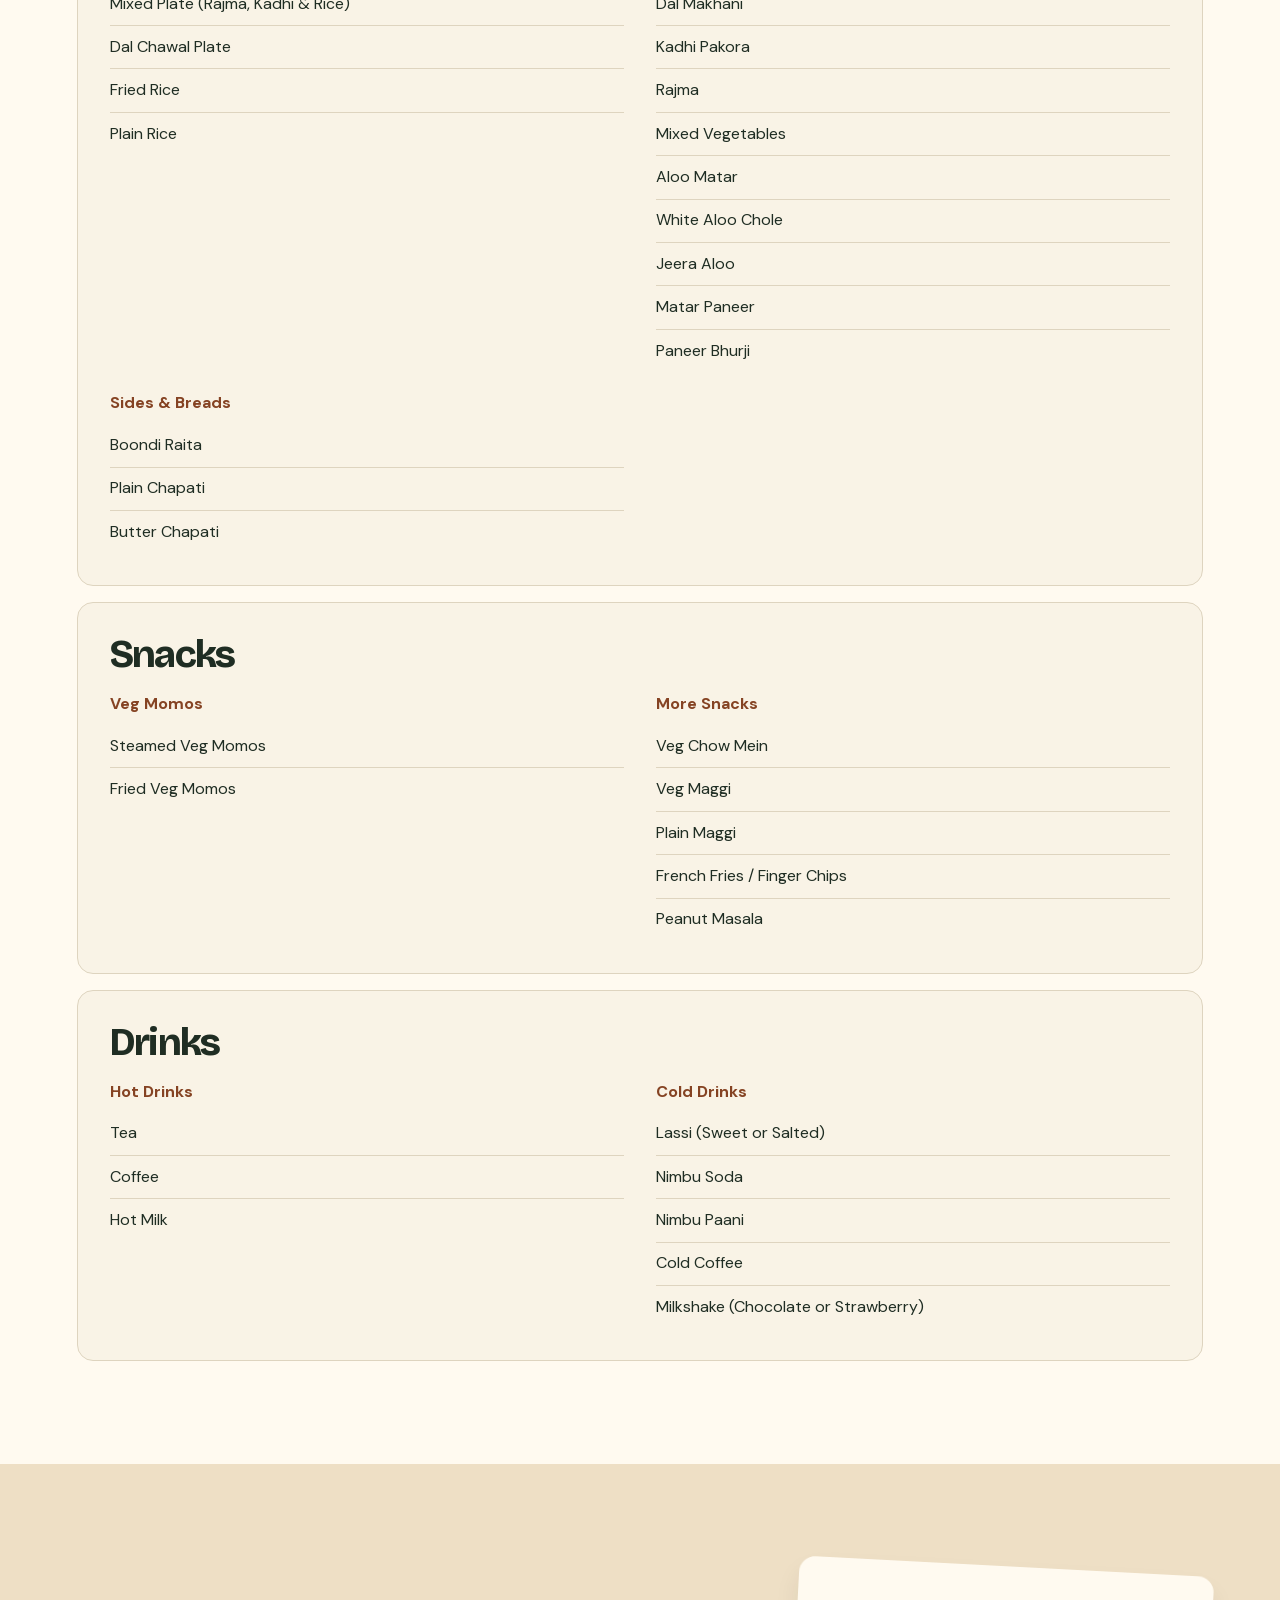
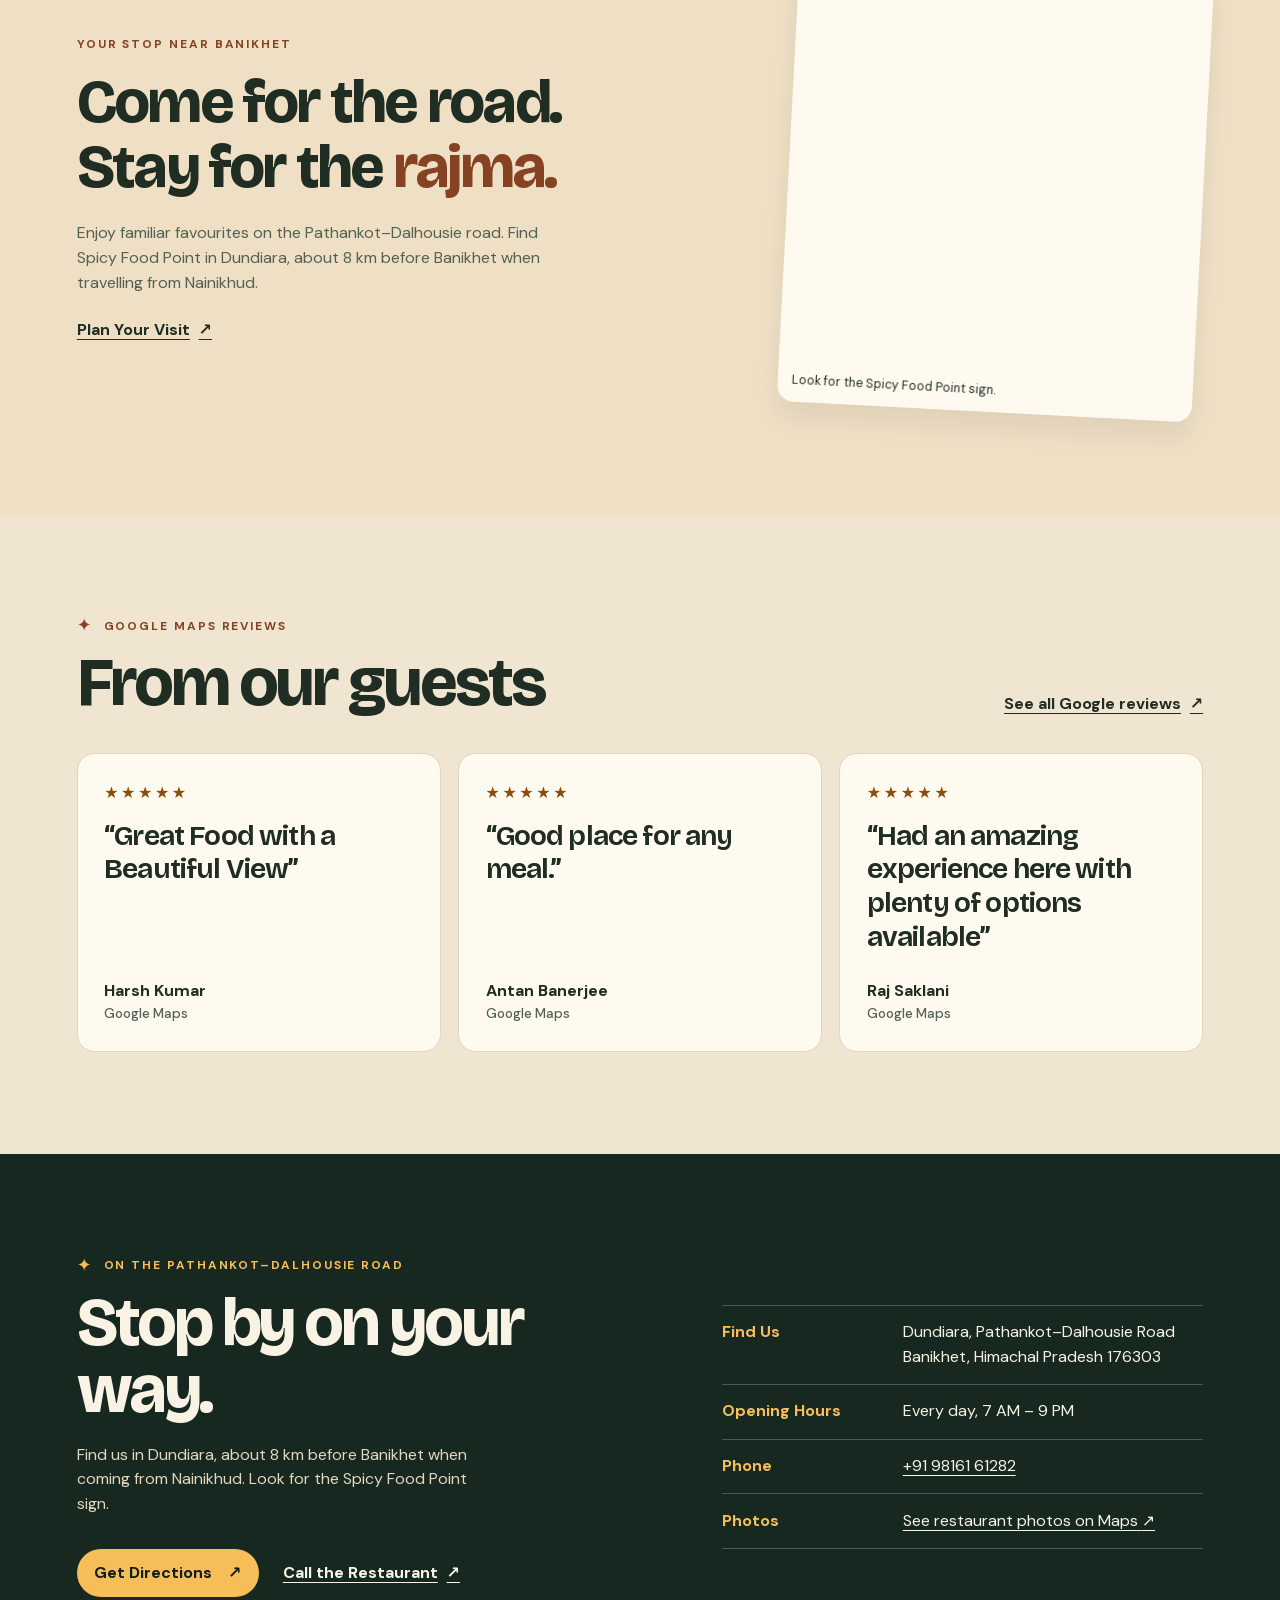
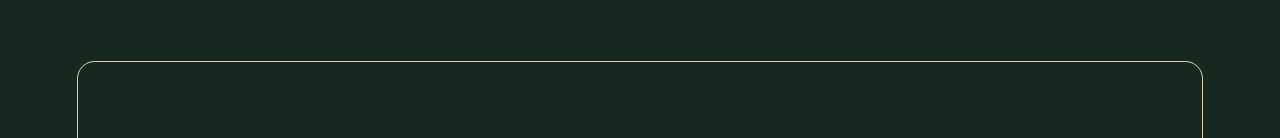
==== commit 41010fda: "Audit navigation, accessibility and metadata with regression coverage" ====
--- a/our-thali.html
+++ b/our-thali.html
@@ -4,7 +4,7 @@
   <meta charset="utf-8">
   <meta name="viewport" content="width=device-width, initial-scale=1">
   <meta http-equiv="refresh" content="0;url=./index.html#our-thali">
-  <link rel="canonical" href="https://spicy-banikhet.netlify.app/#our-thali">
+  <link rel="canonical" href="https://spicy-banikhet.netlify.app/">
   <title>Our Thali | Spicy Food Point</title>
 </head>
 <body>
